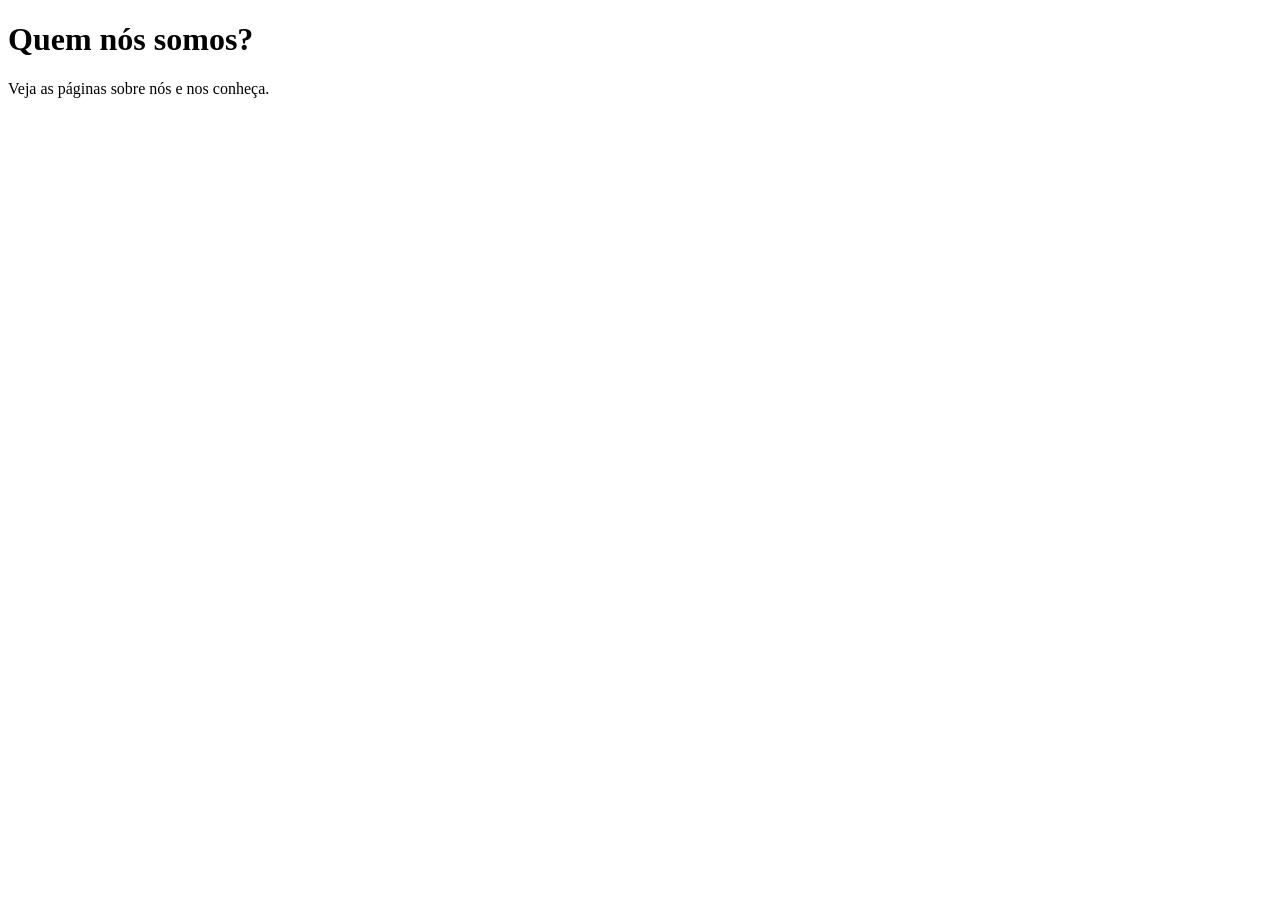
==== index.html @ 3acacece "feat: adiciona index.html e teste de fonte" ====
<!DOCTYPE html>
<html lang="pt-br">
<head>
    <meta charset="UTF-8">
    <meta name="viewport" content="width=device-width, initial-scale=1.0">
    <title>Início - Site Pessoal</title>
    <link rel="stylesheet" href="css/style.css">
</head>
<body>
    <main>
        <h1>Quem nós somos?</h1>
        <p>Veja as páginas sobre nós e nos conheça.</p>
    </main>  
</body>
</html>
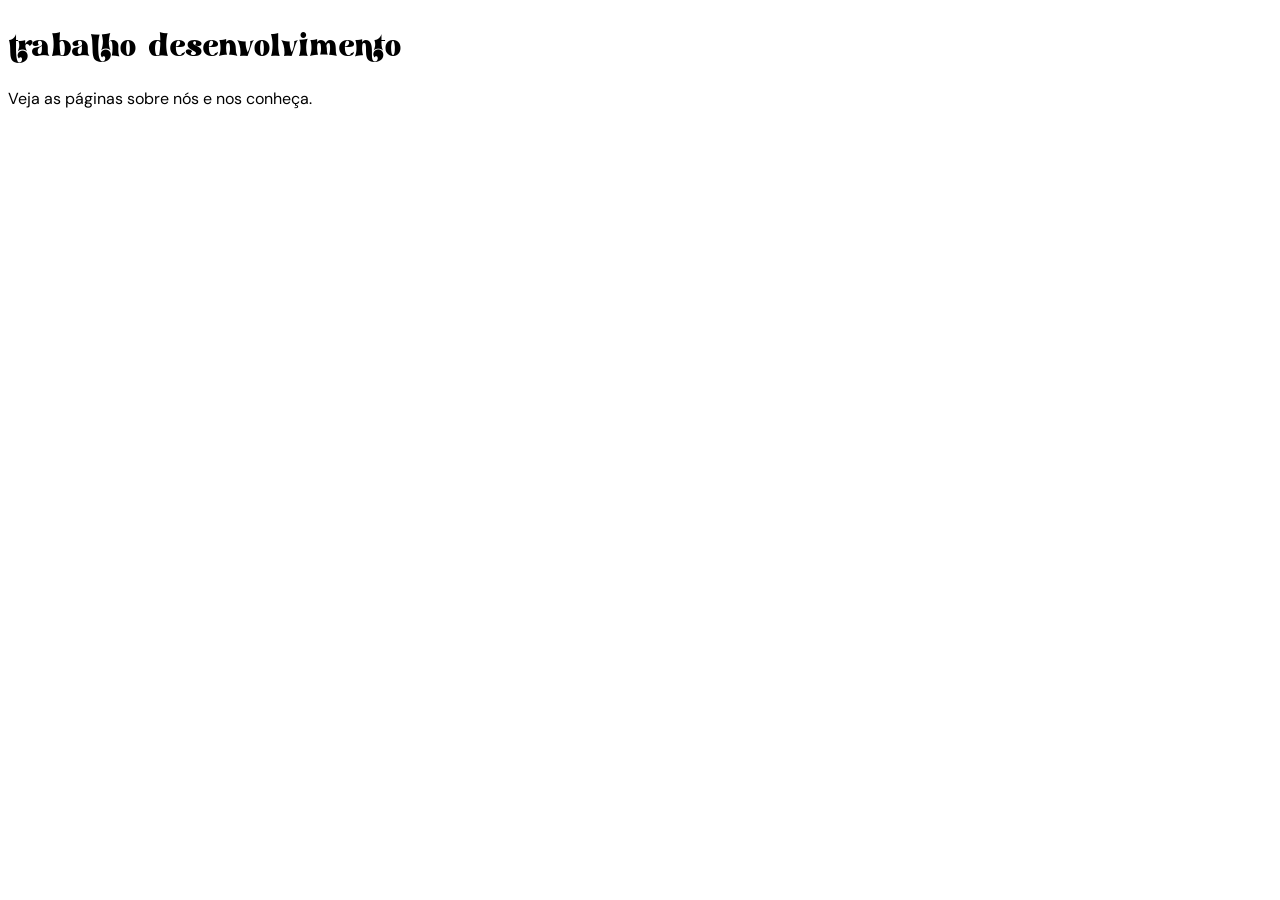
==== commit 80778875: "feat: adiciona base do css" ====
--- a/index.html
+++ b/index.html
@@ -8,7 +8,7 @@
 </head>
 <body>
     <main>
-        <h1>Quem nós somos?</h1>
+        <h1>trabalho desenvolvimento</h1>
         <p>Veja as páginas sobre nós e nos conheça.</p>
     </main>  
 </body>
--- a/css/style.css
+++ b/css/style.css
@@ -0,0 +1,31 @@
+@charset "UTF-8";
+
+@import url('https://fonts.googleapis.com/css2?family=DM+Sans:ital,opsz,wght@0,9..40,100..1000;1,9..40,100..1000&display=swap');
+
+@font-face {
+    font-family: 'tommy';
+    src: url("../fonts/tommy-font/tommy-font.ttf") format('truetype');
+    font-weight: 400;
+    font-style: normal;
+}
+
+@font-face {
+    font-family: 'tommy';
+    src: url("../fonts/tommy-font/tommy-font-bold.ttf") format('truetype');
+    font-weight: 700;
+    font-style: normal;
+}
+
+:root{
+    --fonte-1: 'tommy', serif;
+    --fonte-2: 'DM Sans', sans-serif;
+}
+
+body{
+    font-family: var(--fonte-2);
+}
+
+h1{
+    font-family: var(--fonte-1);
+    font-weight: 400;
+}
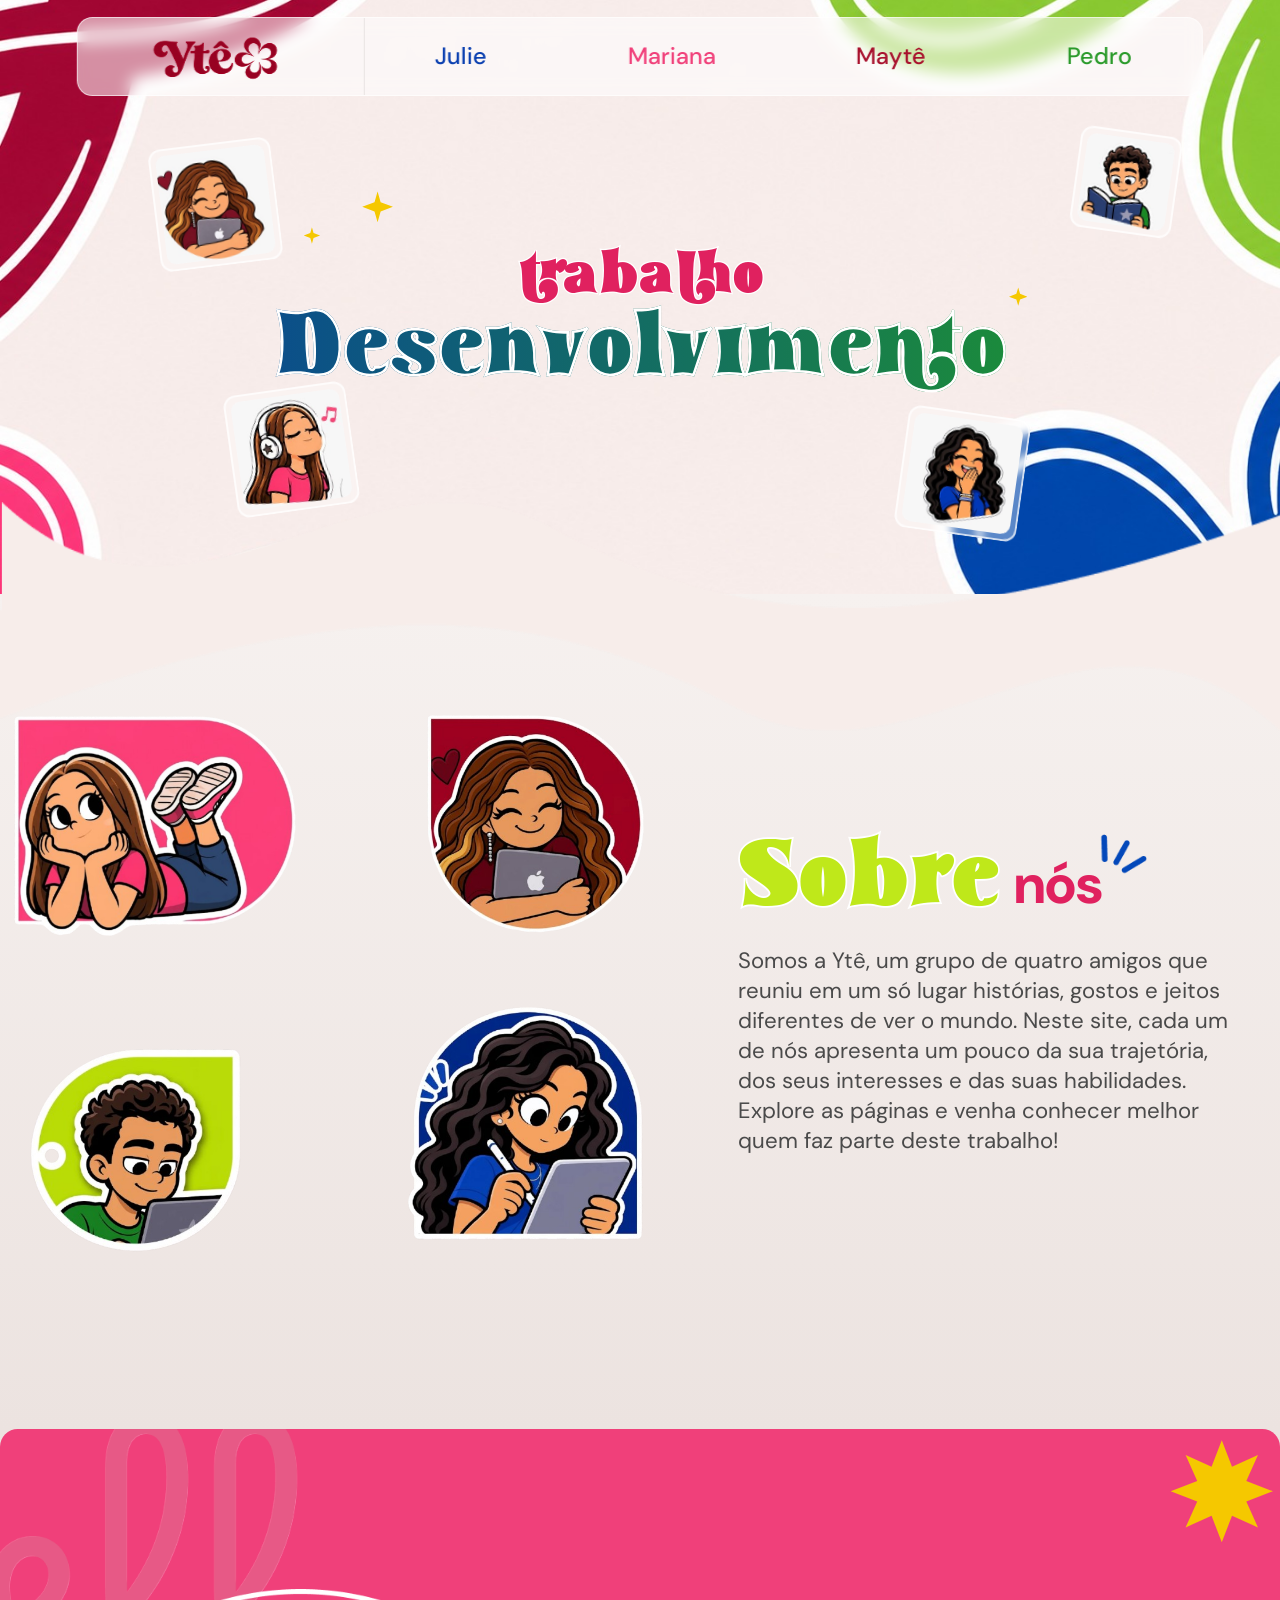
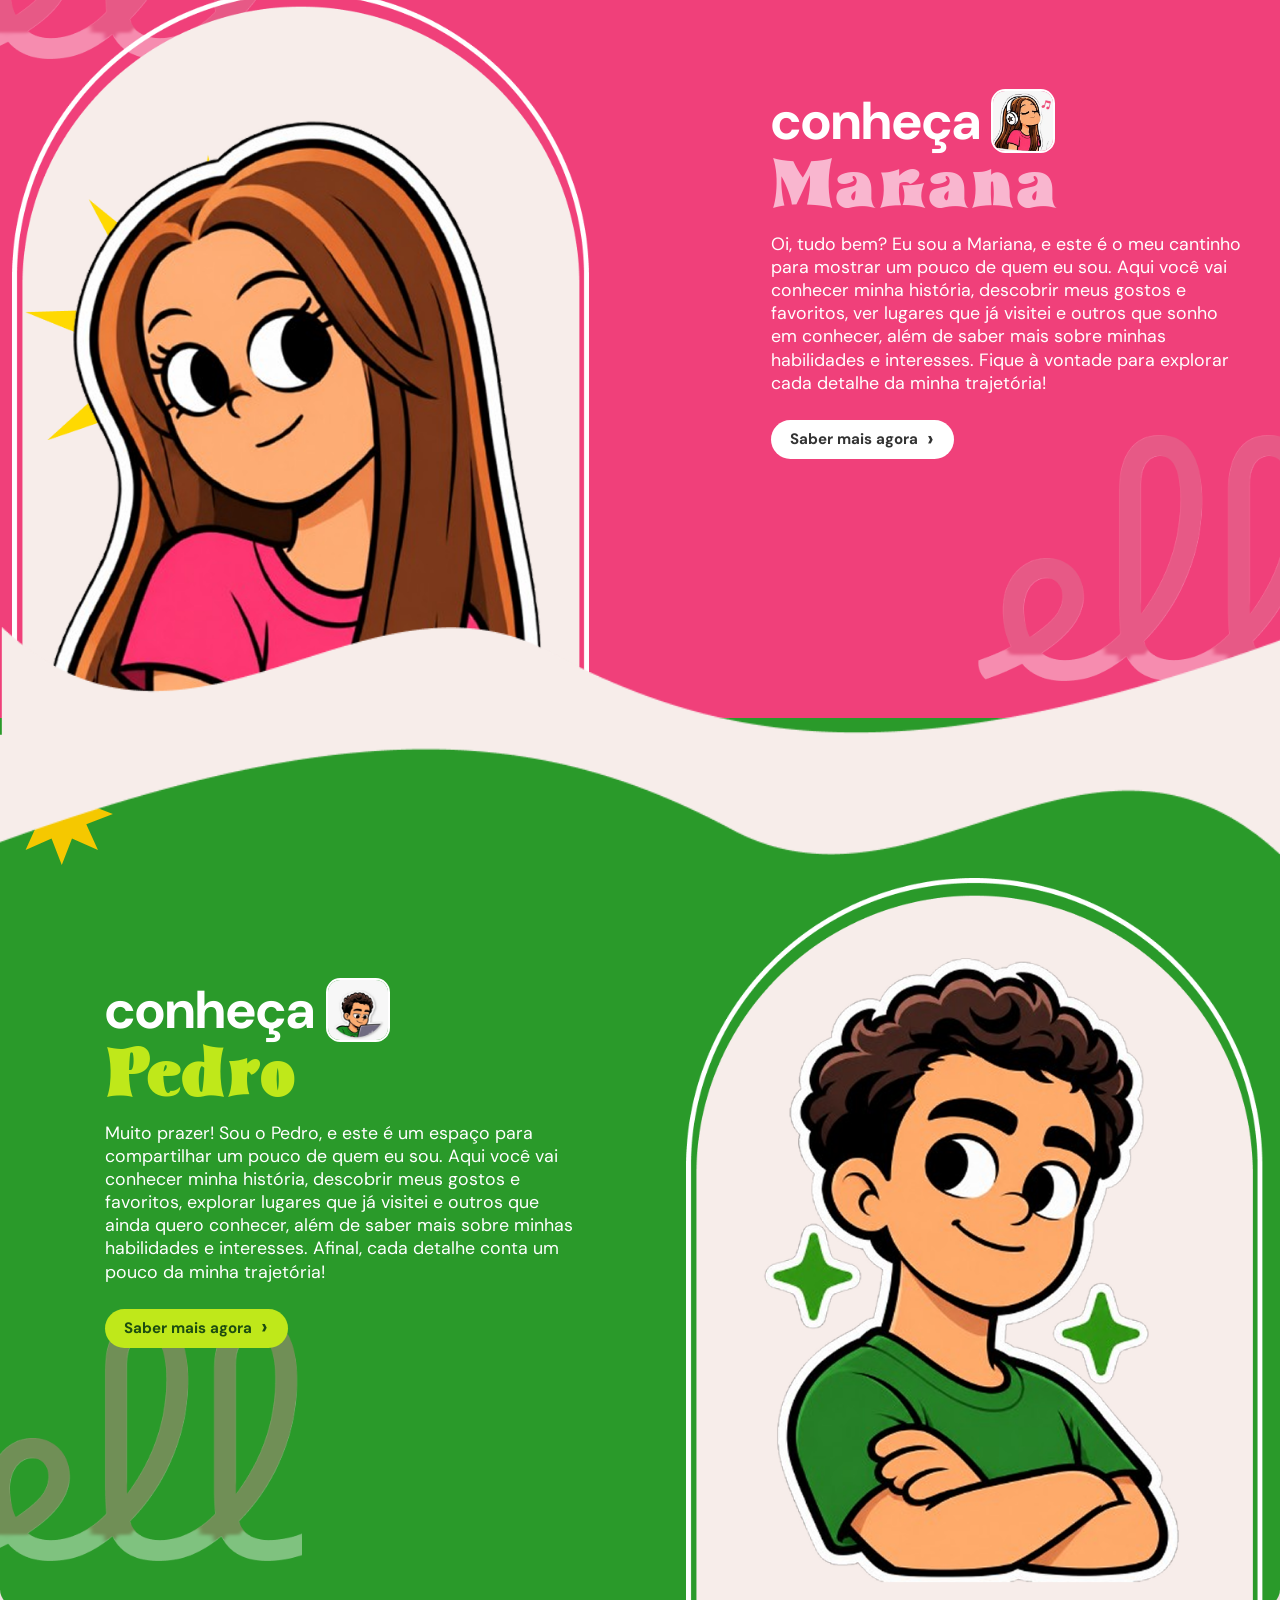
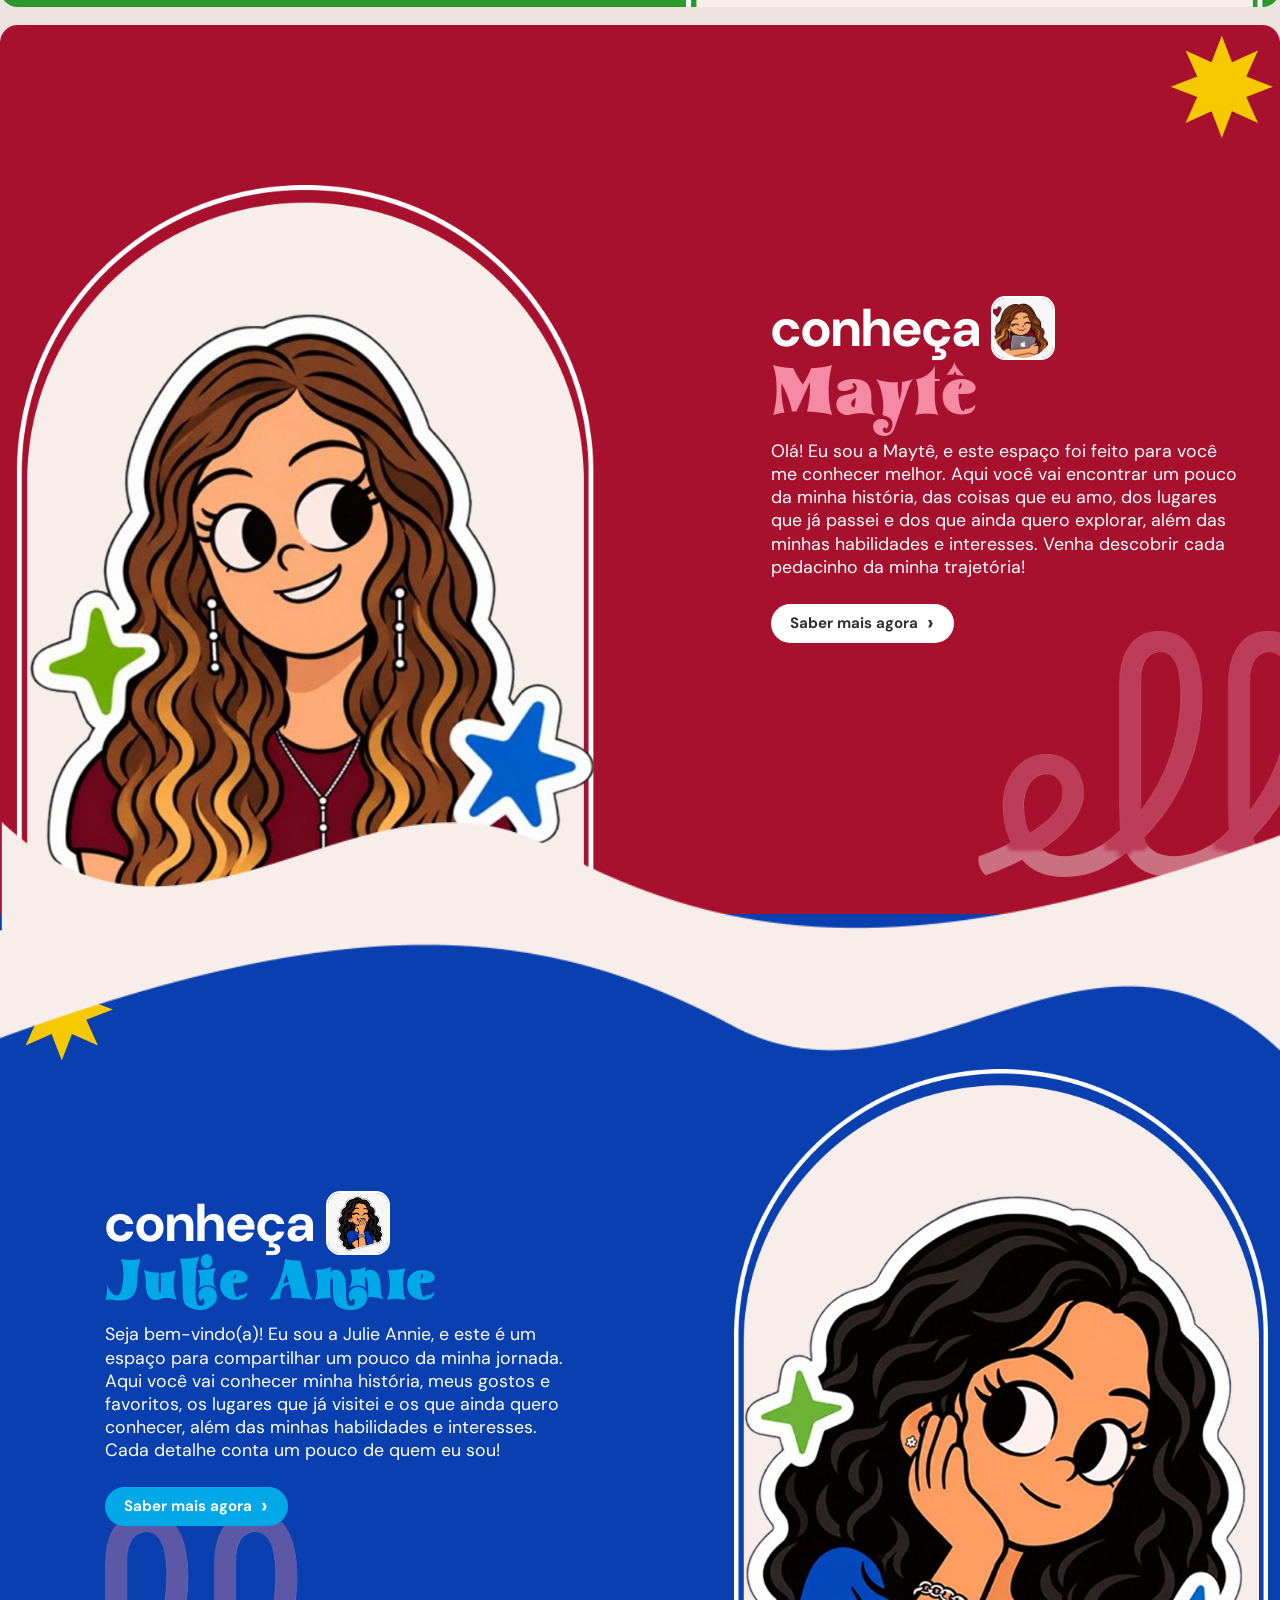
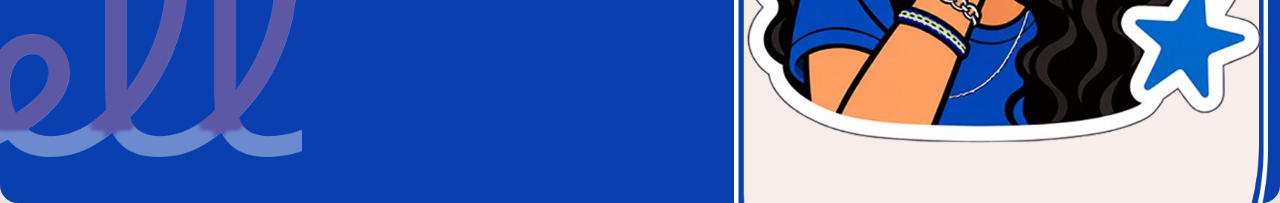
==== commit 3006eb93: "feat: adiciona o index" ====
--- a/index.html
+++ b/index.html
@@ -1,15 +1,114 @@
 <!DOCTYPE html>
-<html lang="pt-br">
+<html lang="pt-BR">
 <head>
     <meta charset="UTF-8">
     <meta name="viewport" content="width=device-width, initial-scale=1.0">
-    <title>Início - Site Pessoal</title>
+    <title>Ytê | Trabalho Desenvolvimento</title>
     <link rel="stylesheet" href="css/style.css">
 </head>
 <body>
-    <main>
-        <h1>trabalho desenvolvimento</h1>
-        <p>Veja as páginas sobre nós e nos conheça.</p>
-    </main>  
+
+<header class="header">
+    <a href="index.html" class="header__logo">
+        <img src="images-home/logo.png" alt="Ytê"> <!-- adicionar depois -->
+    </a>
+    <nav class="header__nav">
+        <a href="pages/pagina-julie.html" class="nav--julie">Julie</a>
+        <a href="pages/pagina-mariana.html" class="nav--mariana">Mariana</a>
+        <a href="pages/pagina-mayte.html" class="nav--mayte">Maytê</a>
+        <a href="pages/pagina-pedro.html" class="nav--pedro">Pedro</a>
+    </nav>
+</header>
+
+<main>
+
+    <!-- HERO -->
+    <section class="hero">
+        <div class="hero__card hero__card--mayte"><img src="images-home/mayte-abraçada-tablet.jpeg" alt="Maytê"></div>
+        <div class="hero__card hero__card--pedro"><img src="images-home/pedro-livro.jpeg" alt="Pedro"></div> <!-- adicionar depois -->
+        <div class="hero__card hero__card--mari"><img src="images-home/mari-fone.jpeg" alt="Mariana"></div>
+        <div class="hero__card hero__card--julie"><img src="images-home/julie-rindo.jpeg" alt="Julie"></div>
+
+        <div class="hero__titulo">
+            <span class="estrela estrela--1"></span>
+            <span class="estrela estrela--2"></span>
+            <span class="estrela estrela--3"></span>
+            <h1>
+                <span class="t-trabalho">trabalho</span>
+                <span class="t-desenvolvimento">Desenvolvimento</span>
+            </h1>
+        </div>
+    </section>
+
+    <div class="onda"></div>
+
+
+    <!-- SOBRE NÓS -->
+    <section class="sobre">
+        <div class="sobre__imagens">
+            <img class="sobre__img sobre__img--mari" src="images-home/mariana-sobre.png" alt="Mariana">
+            <img class="sobre__img sobre__img--mayte" src="images-home/mayte-sobre.png" alt="Maytê">
+            <img class="sobre__img sobre__img--pedro" src="images-home/pedro-sobre.png" alt="Pedro">
+            <img class="sobre__img sobre__img--julie" src="images-home/julie-sobre.png" alt="Julie">
+        </div>
+
+        <div class="sobre__texto">
+            <h2>
+                <span class="sobre__verde">Sobre</span>
+                <span class="sobre__nos">nós<img class="sobre__tira" src="images-home/tira-azul.png" alt=""></span>
+            </h2>
+            <p>Somos a Ytê, um grupo de quatro amigos que reuniu em um só lugar histórias, gostos e jeitos diferentes de ver o mundo. Neste site, cada um de nós apresenta um pouco da sua trajetória, dos seus interesses e das suas habilidades. Explore as páginas e venha conhecer melhor quem faz parte deste trabalho!</p>
+        </div>
+    </section>
+
+    <!-- MARIANA -->
+    <section class="perfil perfil--mariana">
+        <div class="perfil__moldura"><img src="images-home/mari-principal.png" alt="Mariana"></div>
+        <div class="perfil__texto">
+            <h3><span class="conheca">conheça</span><img class="mini" src="images-home/mari-fone.jpeg" alt=""><br><span class="nome">Mariana</span></h3>
+            <p>Oi, tudo bem? Eu sou a Mariana, e este é o meu cantinho para mostrar um pouco de quem eu sou. Aqui você vai conhecer minha história, descobrir meus gostos e favoritos, ver lugares que já visitei e outros que sonho em conhecer, além de saber mais sobre minhas habilidades e interesses. Fique à vontade para explorar cada detalhe da minha trajetória!</p>
+            <a href="pages/pagina-mariana.html" class="btn btn--branco">Saber mais agora <span>&rsaquo;</span></a>
+        </div>
+        <span class="perfil__estrela"></span>
+    </section>
+
+    <div class="onda"></div>
+
+    <!-- PEDRO -->
+    <section class="perfil perfil--pedro">
+        <div class="perfil__texto">
+            <h3><span class="conheca">conheça</span><img class="mini" src="images-home/pedro-notebook.jpeg" alt=""><br><span class="nome">Pedro</span></h3>
+            <p>Muito prazer! Sou o Pedro, e este é um espaço para compartilhar um pouco de quem eu sou. Aqui você vai conhecer minha história, descobrir meus gostos e favoritos, explorar lugares que já visitei e outros que ainda quero conhecer, além de saber mais sobre minhas habilidades e interesses. Afinal, cada detalhe conta um pouco da minha trajetória!</p>
+            <a href="pages/pagina-pedro.html" class="btn btn--lima">Saber mais agora <span>&rsaquo;</span></a>
+        </div>
+        <div class="perfil__moldura"><img src="images-home/pedro-principal.png" alt="Pedro"></div>
+        <span class="perfil__estrela"></span>
+    </section>
+
+    <!-- MAYTÊ -->
+    <section class="perfil perfil--mayte">
+        <div class="perfil__moldura"><img src="images-home/mayte-principal.png" alt="Maytê"></div>
+        <div class="perfil__texto">
+            <h3><span class="conheca">conheça</span><img class="mini" src="images-home/mayte-abraçada-tablet.jpeg" alt=""><br><span class="nome">Maytê</span></h3>
+            <p>Olá! Eu sou a Maytê, e este espaço foi feito para você me conhecer melhor. Aqui você vai encontrar um pouco da minha história, das coisas que eu amo, dos lugares que já passei e dos que ainda quero explorar, além das minhas habilidades e interesses. Venha descobrir cada pedacinho da minha trajetória!</p>
+            <a href="pages/pagina-mayte.html" class="btn btn--branco">Saber mais agora <span>&rsaquo;</span></a>
+        </div>
+        <span class="perfil__estrela"></span>
+    </section>
+
+    <div class="onda"></div>
+
+    <!-- JULIE -->
+    <section class="perfil perfil--julie">
+        <div class="perfil__texto">
+            <h3><span class="conheca">conheça</span><img class="mini" src="images-home/julie-rindo.jpeg" alt=""><br><span class="nome">Julie Annie</span></h3>
+            <p>Seja bem-vindo(a)! Eu sou a Julie Annie, e este é um espaço para compartilhar um pouco da minha jornada. Aqui você vai conhecer minha história, meus gostos e favoritos, os lugares que já visitei e os que ainda quero conhecer, além das minhas habilidades e interesses. Cada detalhe conta um pouco de quem eu sou!</p>
+            <a href="pages/pagina-julie.html" class="btn btn--ciano">Saber mais agora <span>&rsaquo;</span></a>
+        </div>
+        <div class="perfil__moldura"><img src="images-home/julie-principal.png" alt="Julie Annie"></div>
+        <span class="perfil__estrela"></span>
+    </section>
+
+</main>
 </body>
 </html>
--- a/css/style.css
+++ b/css/style.css
@@ -19,13 +19,411 @@
 :root{
     --fonte-1: 'tommy', serif;
     --fonte-2: 'DM Sans', sans-serif;
-}
-
+
+    /* unidade base: 0.8% da largura da tela, no máximo 12px */
+    --u: min(0.8vw, 12px);
+
+    /* unidade dos perfis: 1px do Figma (1440px de largura) */
+    --W: min(100vw, 1440px);
+    --p: calc(var(--W) / 1440);
+
+    --rosa: #f0407a;
+    --rosa-escuro: #e0215f;
+    --verde: #2a9a2a;
+    --lima: #bfe81a;
+    --vermelho: #a8112d;
+    --azul: #0a3fb0;
+    --ciano: #00a8e8;
+    --creme: #ece3e0;
+    --amarelo: #f5c800;
+}
+
+*{ margin: 0; padding: 0; box-sizing: border-box; }
+html{ scroll-behavior: smooth; }
 body{
     font-family: var(--fonte-2);
-}
-
-h1{
+    background: var(--creme);
+    color: #fff;
+    overflow-x: hidden;
+}
+main{ overflow: hidden; }
+h1{ font-family: var(--fonte-1); font-weight: 400; }
+h2, h3{ font-weight: 400; }
+img{ display: block; max-width: 100%; }
+a{ text-decoration: none; }
+
+/* ===== ESTRELAS ===== */
+.estrela{
+    position: absolute;
+    width: calc(var(--u) * 3);
+    height: calc(var(--u) * 3);
+    background: var(--amarelo);
+    clip-path: polygon(50% 0, 60% 35%, 100% 50%, 60% 65%, 50% 100%, 40% 65%, 0 50%, 40% 35%);
+}
+.perfil__estrela{
+    position: absolute;
+    z-index: 2;
+    top: calc(var(--p) * 12);
+    right: calc(var(--p) * 8);
+    width: calc(var(--p) * 115);
+    height: calc(var(--p) * 115);
+    background: var(--amarelo);
+    clip-path: polygon(100% 50%, 74% 60%, 85.4% 85.4%, 60% 74%, 50% 100%, 40% 74%, 14.6% 85.4%, 26% 60%, 0 50%, 26% 40%, 14.6% 14.6%, 40% 26%, 50% 0, 60% 26%, 85.4% 14.6%, 74% 40%);
+}
+
+/* ===== HEADER ===== */
+.header{
+    --h: min(88vw, 1200px);
+    position: fixed;
+    top: calc(var(--h) * .015);
+    left: 50%;
+    transform: translateX(-50%);
+    width: var(--h);
+    height: calc(var(--h) * .07);
+    z-index: 100;
+    display: flex;
+    align-items: stretch;
+    background: rgba(255, 255, 255, .55);
+    border: 1px solid rgba(255, 255, 255, .6);
+    backdrop-filter: blur(8px);
+    border-radius: calc(var(--h) * .014);
+}
+
+/* logo centralizada na área da esquerda, com a linha divisória */
+.header__logo{
+    flex: 0 0 25.5%;
+    display: flex;
+    align-items: center;
+    justify-content: center;
+    background: none;
+    padding: 0;
+    border-right: 1px solid rgba(0, 0, 0, .08);
+}
+.header__logo img{
+    width: calc(var(--h) * .13);
+    height: auto;
+}
+
+/* links espalhados igualmente */
+.header__nav{
+    flex: 1;
+    display: flex;
+    align-items: center;
+    justify-content: space-around;
+    gap: 0;
+    font-size: calc(var(--h) * .021);
+    font-weight: 500;
+}
+.header__nav a{
+    padding: .25em .6em;
+    border-radius: .35em;
+    transition: background .2s, color .2s;
+}
+.header__nav a:hover{ color: #fff; }
+.nav--julie{ color: var(--azul); }
+.nav--mariana{ color: var(--rosa); }
+.nav--mayte{ color: var(--vermelho); }
+.nav--pedro{ color: var(--verde); }
+.nav--julie:hover{ background: var(--azul); }
+.nav--mariana:hover{ background: var(--rosa); }
+.nav--mayte:hover{ background: var(--vermelho); }
+.nav--pedro:hover{ background: var(--verde); }
+
+/* ===== HERO ===== */
+.hero{
+    position: relative;
+    min-height: calc(var(--u) * 58);
+    display: flex;
+    align-items: center;
+    justify-content: center;
+    overflow: hidden;
+    background: var(--creme) url("../images-home/fundo-primeira-pagina.jpeg") center / cover no-repeat;
+}
+.hero__titulo{ position: relative; z-index: 2; text-align: center; padding-top: calc(var(--u) * 4); }
+.hero h1{ display: flex; flex-direction: column; line-height: 1; }
+.t-trabalho{
+    font-size: calc(var(--u) * 6);
+    font-weight: 700;
+    color: var(--rosa-escuro);
+    -webkit-text-stroke: calc(var(--u) * .25) #fff;
+    paint-order: stroke fill;
+    margin-bottom: calc(var(--u) * -.4);
+}
+.t-desenvolvimento{
+    font-size: calc(var(--u) * 9);
+    font-weight: 700;
+    background: linear-gradient(90deg, #0b4f8a, #1b8a3c);
+    -webkit-background-clip: text;
+    background-clip: text;
+    color: transparent;
+    -webkit-text-stroke: calc(var(--u) * .25) #fff;
+    paint-order: stroke fill;
+}
+.estrela--1{ top: calc(var(--u) * -1); left: 12%; }
+.estrela--2{ top: calc(var(--u) * 2.5); left: 4%; width: calc(var(--u) * 1.6); height: calc(var(--u) * 1.6); }
+.estrela--3{ top: 45%; right: -3%; width: calc(var(--u) * 1.8); height: calc(var(--u) * 1.8); }
+
+.hero__card{
+    position: absolute;
+    z-index: 3;
+    width: calc(var(--u) * 12);
+    height: calc(var(--u) * 12);
+    padding: calc(var(--u) * .5);
+    background: rgba(255, 255, 255, .35);
+    border: 2px solid rgba(255, 255, 255, .7);
+    border-radius: calc(var(--u) * 1.2);
+    backdrop-filter: blur(4px);
+}
+.hero__card img{ width: 100%; height: 100%; object-fit: cover; border-radius: calc(var(--u) * .9); }
+.hero__card--mayte{ top: 24%; left: 12%; transform: rotate(-7deg); }
+.hero__card--pedro{ top: 22%; right: 8%; transform: rotate(8deg); width: calc(var(--u) * 10); height: calc(var(--u) * 10); }
+.hero__card--mari{ bottom: 14%; left: 18%; transform: rotate(-8deg); }
+.hero__card--julie{ bottom: 10%; right: 20%; transform: rotate(8deg); }
+
+/* ===== SOBRE NÓS ===== */
+.sobre{
+    --lado: max(0px, calc((100% - var(--W)) / 2));
+    position: relative;
+    height: calc(var(--p) * 940);
+    overflow: hidden;
+    background: linear-gradient(180deg, #f6f1ef, var(--creme));
+}
+
+/* as imagens já vêm com a forma colorida, então são só posicionadas */
+.sobre__imagens{ position: absolute; inset: 0; }
+.sobre__img{ position: absolute; height: auto; max-width: none; }
+.sobre__img--mari{  left: var(--lado);                         top: calc(var(--p) * 129); width: calc(var(--p) * 350); }
+.sobre__img--mayte{ left: calc(var(--lado) + var(--p) * 405);  top: calc(var(--p) * 129); width: calc(var(--p) * 380); }
+.sobre__img--pedro{ left: calc(var(--lado) + var(--p) * -39);  top: calc(var(--p) * 482); width: calc(var(--p) * 400); }
+.sobre__img--julie{ left: calc(var(--lado) + var(--p) * 396);  top: calc(var(--p) * 457); width: calc(var(--p) * 400); }
+
+.sobre__texto{
+    position: absolute;
+    top: 50%;
+    left: calc(var(--lado) + var(--p) * 830);
+    transform: translateY(-50%);
+    width: calc(var(--p) * 560);
+    color: #4a4a4a;
+}
+.sobre h2{ display: flex; align-items: flex-end; line-height: 1; margin-bottom: calc(var(--p) * 26); }
+.sobre__verde{
     font-family: var(--fonte-1);
-    font-weight: 400;
+    font-weight: 700;
+    font-size: calc(var(--p) * 108);
+    color: var(--lima);
+    -webkit-text-stroke: calc(var(--p) * 4) #fff;
+    paint-order: stroke fill;
+}
+.sobre__nos{
+    position: relative;
+    margin: 0 0 calc(var(--p) * 12) calc(var(--p) * 18);
+    font-family: var(--fonte-2);
+    font-weight: 800;
+    font-size: calc(var(--p) * 62);
+    color: var(--rosa-escuro);
+}
+.sobre__tira{
+    position: absolute;
+    top: calc(var(--p) * -34);
+    right: calc(var(--p) * -50);
+    width: calc(var(--p) * 56);
+    height: auto;
+}
+.sobre p{
+    font-size: calc(var(--p) * 25);
+    line-height: 1.35;
+    margin-bottom: calc(var(--p) * 46);
+}
+.sobre .btn--sobre{
+    background: linear-gradient(90deg, #e0215f, #c4155a);
+    color: #fff;
+    font-size: calc(var(--p) * 24);
+    padding: calc(var(--p) * 16) calc(var(--p) * 34);
+    gap: calc(var(--p) * 16);
+}
+.sobre .btn--sobre span{ font-size: calc(var(--p) * 32); }
+
+/* ===== BOTÕES ===== */
+.btn{
+    display: inline-flex;
+    align-items: center;
+    gap: calc(var(--u) * .8);
+    padding: calc(var(--u) * .7) calc(var(--u) * 1.6);
+    border-radius: 999px;
+    font-family: var(--fonte-2);
+    font-size: calc(var(--u) * 1.1);
+    font-weight: 700;
+    transition: transform .2s, filter .2s;
+}
+.btn:hover{ transform: scale(1.05); filter: brightness(1.05); }
+.btn span{ font-size: calc(var(--u) * 1.5); line-height: 1; }
+.btn--rosa{ background: var(--rosa-escuro); color: #fff; }
+.btn--branco{ background: #fff; color: #333; }
+.btn--lima{ background: var(--lima); color: #1d4d10; }
+.btn--ciano{ background: var(--ciano); color: #fff; }
+
+/* ===== PERFIS ===== */
+.perfil{
+    --lado: max(0px, calc((100% - var(--W)) / 2));
+    position: relative;
+    display: flex;
+    align-items: flex-end;
+    justify-content: space-between;
+    height: calc(var(--p) * 1000);
+    padding-left: calc(var(--lado) + var(--p) * 14);
+    padding-right: calc(var(--lado) + var(--p) * 37);
+    overflow: hidden;
+}
+.perfil--pedro, .perfil--julie{
+    padding-left: calc(var(--lado) + var(--p) * 118);
+    padding-right: calc(var(--lado) + var(--p) * 14);
+}
+
+.perfil--mariana{ background: var(--rosa);     --cor-nome: #f9b6cf; border-radius: calc(var(--p) * 20) calc(var(--p) * 20) 0 0; }
+.perfil--pedro{   background: var(--verde);    --cor-nome: var(--lima); border-radius: 0 0 calc(var(--p) * 20) calc(var(--p) * 20); margin-bottom: calc(var(--p) * 20); }
+.perfil--mayte{   background: var(--vermelho); --cor-nome: #f58aa4; border-radius: calc(var(--p) * 20) calc(var(--p) * 20) 0 0; }
+.perfil--julie{   background: var(--azul);     --cor-nome: var(--ciano); border-radius: 0 0 calc(var(--p) * 20) calc(var(--p) * 20); }
+
+/* linhas decorativas nas pontas */
+.perfil::before, .perfil::after{
+    content: "";
+    display: none;
+    position: absolute;
+    z-index: 1;
+    width: calc(var(--p) * 380);
+    height: calc(var(--p) * 380);
+    background: url("../images-home/linhas.png") no-repeat center / contain;
+    opacity: .4;
+    pointer-events: none;
+}
+.perfil--mariana::before{ display: block; top: calc(var(--p) * -70); left: calc(var(--p) * -40); }
+.perfil--mariana::after, .perfil--mayte::after{ display: block; right: calc(var(--p) * -40); bottom: calc(var(--p) * -10); }
+.perfil--pedro::after, .perfil--julie::after{ display: block; left: calc(var(--p) * -40); bottom: 0; }
+
+.perfil--pedro .perfil__estrela, .perfil--julie .perfil__estrela{
+    right: auto;
+    left: calc(var(--p) * 12);
+    top: calc(var(--p) * 50);
+}
+
+/* imagem do personagem: o arco já vem nela.
+   A parte de baixo (arredondada) é empurrada para fora da seção. */
+.perfil__moldura{
+    position: relative;
+    z-index: 2;
+    flex: 0 0 auto;
+    align-self: flex-end;
+    height: calc(var(--p) * 1150);
+    margin-bottom: calc(var(--p) * -330);
+    line-height: 0;
+}
+.perfil__moldura img{
+    height: 100%;
+    width: auto;
+    max-width: none;
+}
+
+.perfil--julie .perfil__moldura{
+    width: calc(var(--p) * 600);
+    height: auto;
+    margin-bottom: 0;
+}
+.perfil--julie .perfil__moldura img{
+    width: 100%;
+    height: auto;
+}
+
+/* texto */
+.perfil__texto{
+    position: relative;
+    z-index: 2;
+    align-self: center;
+    width: calc(var(--p) * 536);
+}
+.perfil h3{ line-height: .9; margin-bottom: calc(var(--p) * 18); }
+.conheca{
+    font-family: var(--fonte-2);
+    font-weight: 700;
+    font-size: calc(var(--p) * 60);
+    color: #fff;
+    vertical-align: middle;
+}
+.mini{
+    display: inline-block;
+    width: calc(var(--p) * 72);
+    height: calc(var(--p) * 72);
+    object-fit: cover;
+    border: calc(var(--p) * 3) solid #fff;
+    border-radius: calc(var(--p) * 16);
+    vertical-align: middle;
+    margin-left: calc(var(--p) * 12);
+}
+.nome{
+    font-family: var(--fonte-1);
+    font-weight: 700;
+    font-size: calc(var(--p) * 80);
+    color: var(--cor-nome);
+    white-space: nowrap;
+}
+.perfil--julie .nome{ font-size: calc(var(--p) * 66); }
+.perfil p{
+    font-size: calc(var(--p) * 20);
+    line-height: 1.3;
+    margin-bottom: calc(var(--p) * 28);
+}
+.perfil .btn{
+    font-size: calc(var(--p) * 17);
+    padding: calc(var(--p) * 10) calc(var(--p) * 22);
+    gap: calc(var(--p) * 10);
+}
+.perfil .btn span{ font-size: calc(var(--p) * 24); }
+
+/* ===== ONDULAÇÃO (só entre Mariana/Pedro e Maytê/Julie) ===== */
+.onda{
+    position: relative;
+    z-index: 5;
+    height: calc(var(--p) * 257);
+    margin: calc(var(--p) * -103) 0 calc(var(--p) * -154);
+    background: url("../images-home/ondulacao.png") center / 100% 100% no-repeat;
+    pointer-events: none;
+}
+
+/* ===== RESPONSIVO ===== */
+@media (max-width: 900px){
+    :root{ --u: 2.4vw; }
+    .header{ --h: 94vw; height: 14vw; }
+    .header__logo{ flex-basis: 24%; }
+    .header__nav{ font-size: 3.2vw; }
+    .hero__card{ width: calc(var(--u) * 10); height: calc(var(--u) * 10); }
+    .hero__card--pedro{ width: calc(var(--u) * 8); height: calc(var(--u) * 8); }
+    .t-trabalho{ font-size: 9vw; }
+    .t-desenvolvimento{ font-size: 12vw; }
+    .sobre{ height: auto; padding: 14vw 7vw; text-align: center; }
+    .sobre__imagens{ position: static; display: grid; grid-template-columns: 1fr 1fr; gap: 4vw; margin-bottom: 8vw; }
+    .sobre__img{ position: static; width: 100%; }
+    .sobre__texto{ position: static; transform: none; width: 100%; }
+    .sobre h2{ justify-content: center; }
+    .sobre__verde{ font-size: 18vw; }
+    .sobre__nos{ font-size: 10vw; }
+    .sobre__tira{ width: 9vw; top: -5vw; right: -8vw; }
+    .sobre p{ font-size: 4vw; }
+    .sobre .btn--sobre{ font-size: 3.8vw; padding: 3vw 7vw; }
+    .perfil, .perfil--pedro, .perfil--julie{
+        flex-direction: column;
+        align-items: stretch;
+        height: auto;
+        padding: 16vw 7vw 0;
+        gap: 6vw;
+    }
+    .perfil__texto{ order: 1; width: 100%; align-self: auto; }
+    .perfil__moldura{ order: 2; align-self: center; height: 125vw; margin-bottom: -33vw; }
+    .perfil--julie .perfil__moldura{ width: 86vw; height: auto; margin-bottom: 0; }
+    .conheca{ font-size: 9vw; }
+    .mini{ width: 11vw; height: 11vw; border-radius: 2.5vw; }
+    .nome{ font-size: 14vw; }
+    .perfil--julie .nome{ font-size: 11vw; }
+    .perfil p{ font-size: 3.8vw; margin-bottom: 5vw; }
+    .perfil .btn{ font-size: 3.4vw; padding: 2vw 5vw; }
+    .perfil__estrela{ width: 14vw; height: 14vw; }
+    .onda{ height: 40vw; margin: -16vw 0 -24vw; }
 }
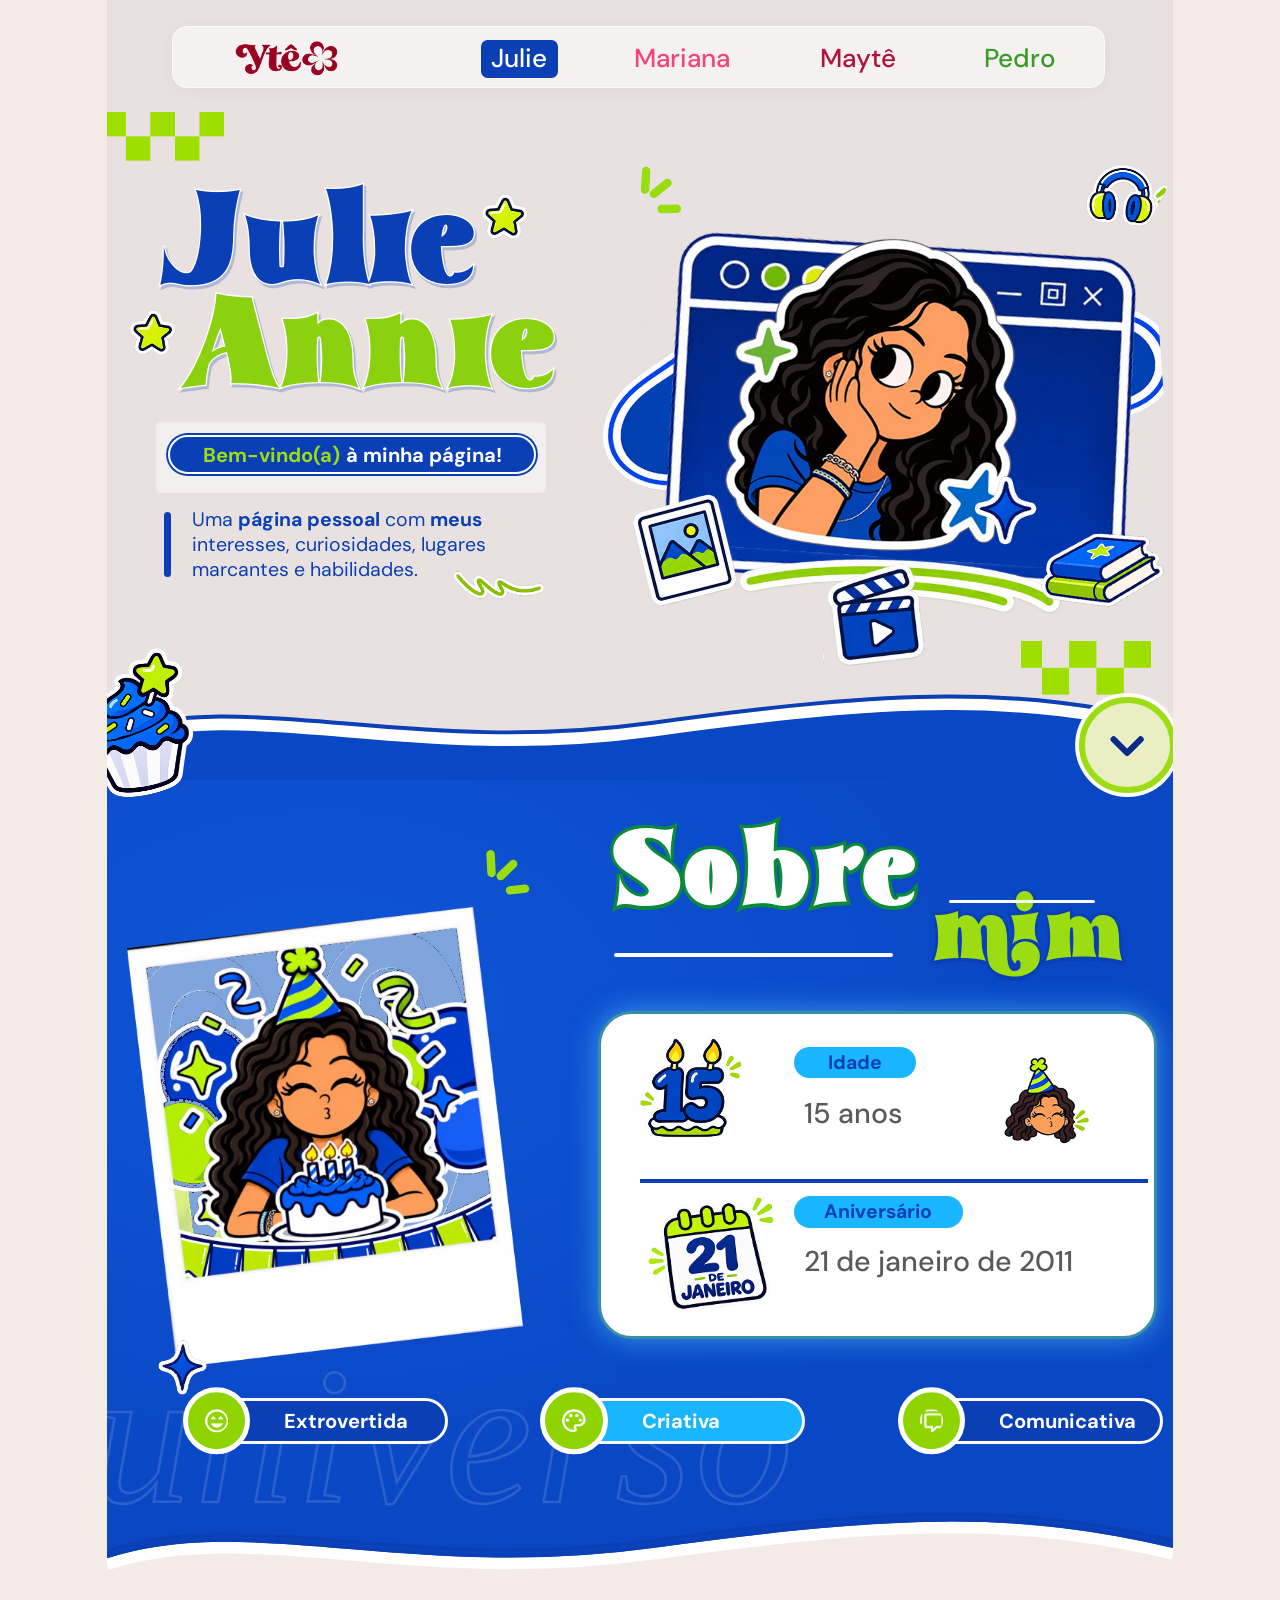
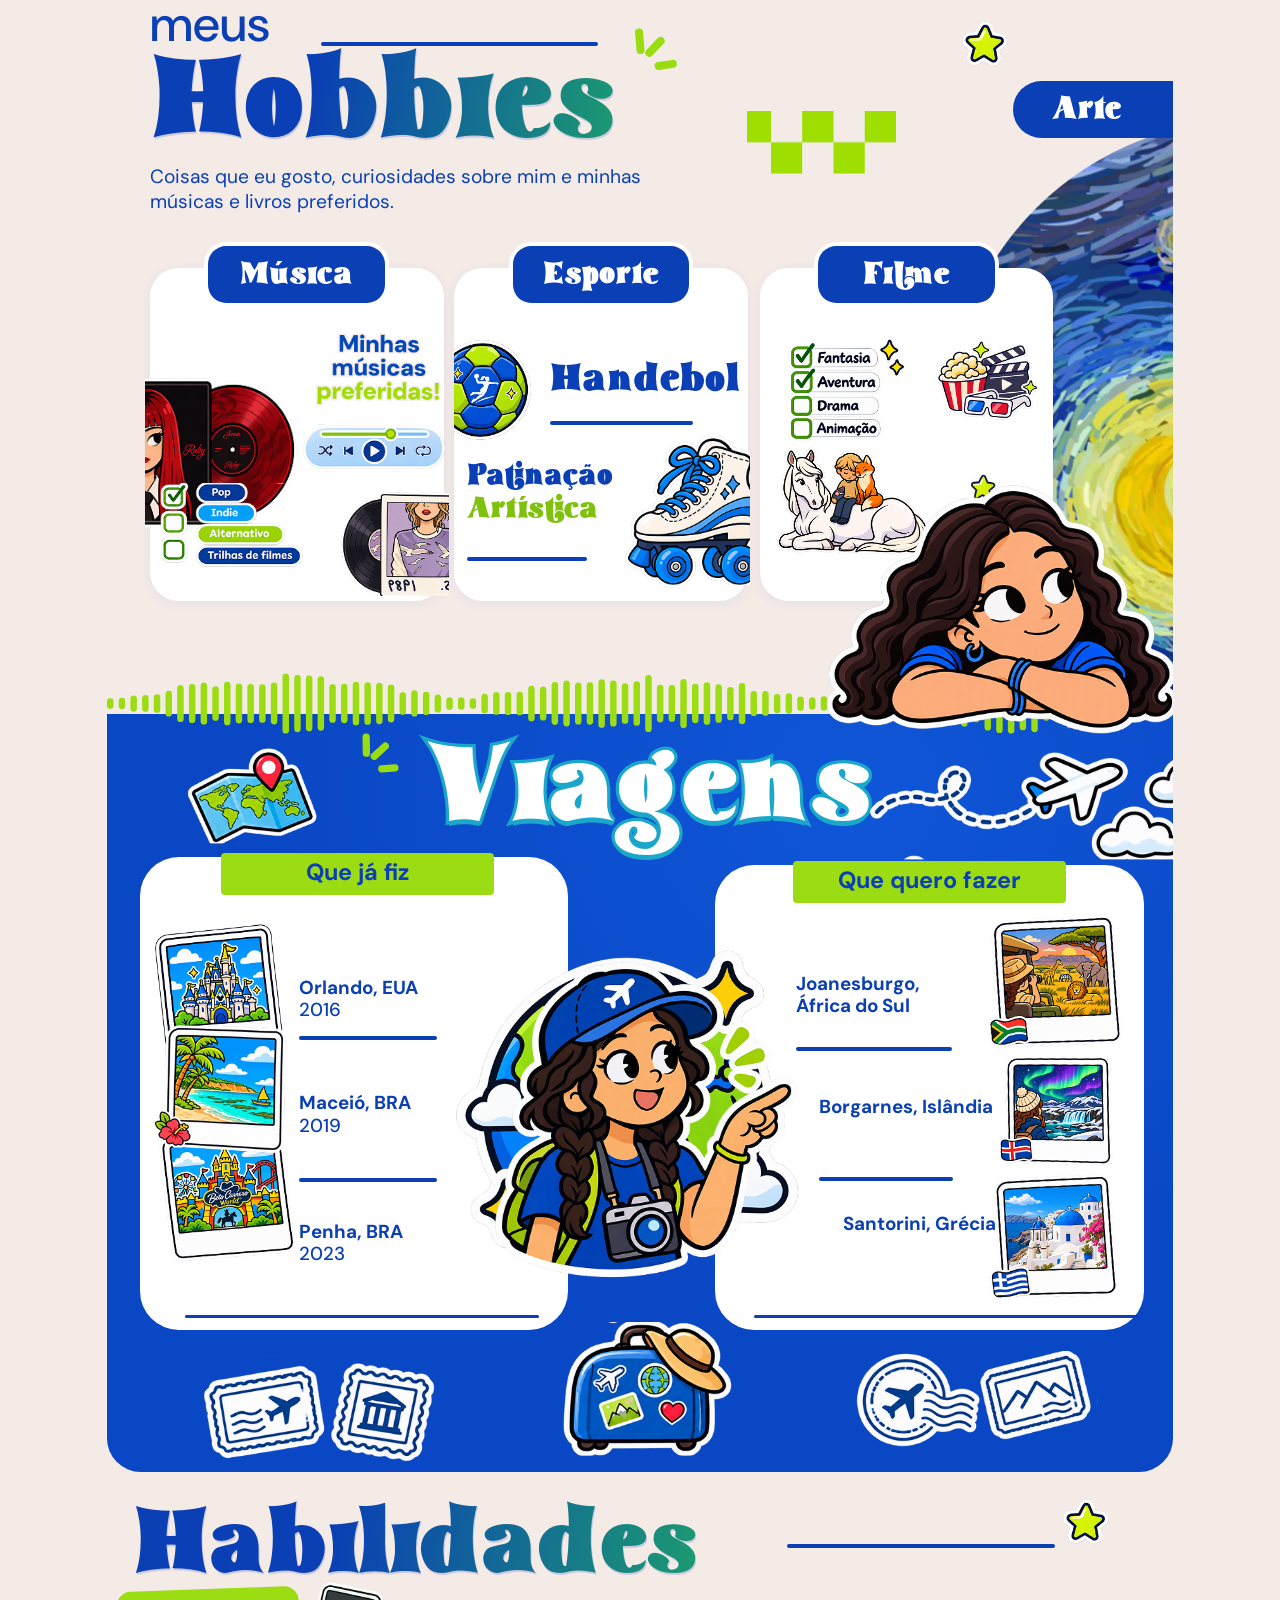
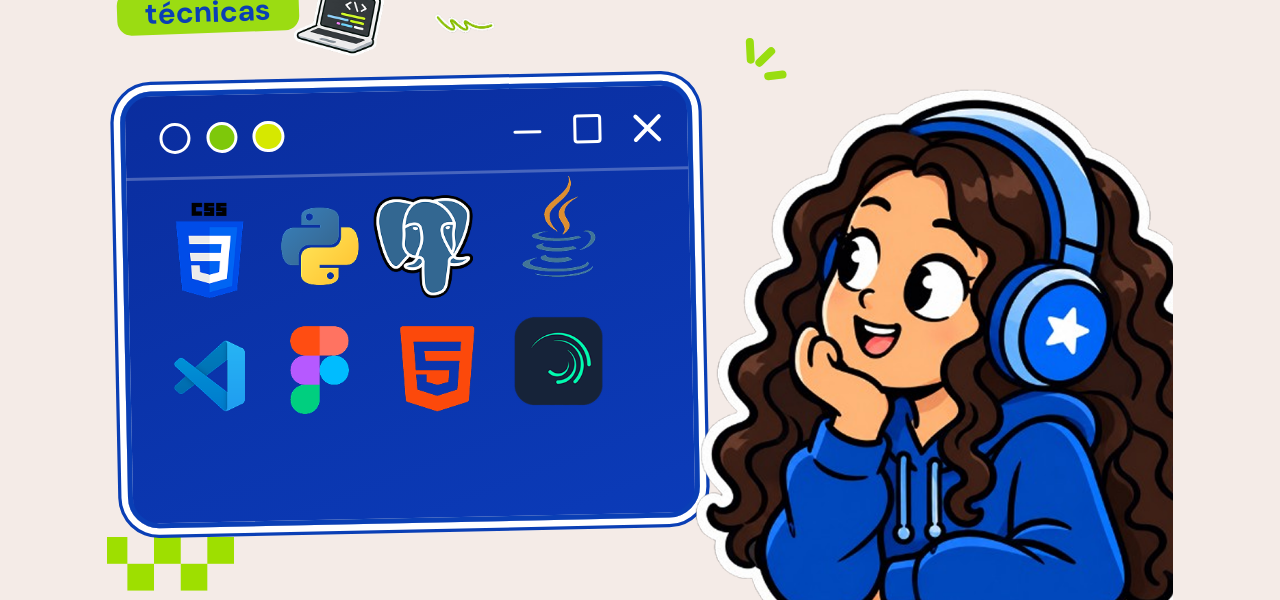
==== commit 2d2a7eff: "feat: adiciona página pessoal Julie" ====
--- a/index.html
+++ b/index.html
@@ -1,114 +1,425 @@
 <!DOCTYPE html>
 <html lang="pt-BR">
+
 <head>
-    <meta charset="UTF-8">
-    <meta name="viewport" content="width=device-width, initial-scale=1.0">
-    <title>Ytê | Trabalho Desenvolvimento</title>
-    <link rel="stylesheet" href="css/style.css">
+  <meta charset="UTF-8">
+  <meta name="viewport" content="width=device-width, initial-scale=1">
+
+  <title>Julie Annie | Ytê</title>
+
+  <!-- FAVICON -->
+  <link rel="icon" type="image/png" href="assets/girl-hero.png">
+
+  <!-- FONTES -->
+  <link rel="preconnect" href="https://fonts.googleapis.com">
+  <link rel="preconnect" href="https://fonts.gstatic.com" crossorigin>
+  <link href="https://fonts.googleapis.com/css2?family=DM+Sans:wght@400;500;700&display=swap" rel="stylesheet">
+
+  <!-- CSS -->
+  <link rel="stylesheet" href="style.css">
 </head>
+
 <body>
 
-<header class="header">
-    <a href="index.html" class="header__logo">
-        <img src="images-home/logo.png" alt="Ytê"> <!-- adicionar depois -->
-    </a>
-    <nav class="header__nav">
-        <a href="pages/pagina-julie.html" class="nav--julie">Julie</a>
-        <a href="pages/pagina-mariana.html" class="nav--mariana">Mariana</a>
-        <a href="pages/pagina-mayte.html" class="nav--mayte">Maytê</a>
-        <a href="pages/pagina-pedro.html" class="nav--pedro">Pedro</a>
-    </nav>
-</header>
-
-<main>
-
-    <!-- HERO -->
-    <section class="hero">
-        <div class="hero__card hero__card--mayte"><img src="images-home/mayte-abraçada-tablet.jpeg" alt="Maytê"></div>
-        <div class="hero__card hero__card--pedro"><img src="images-home/pedro-livro.jpeg" alt="Pedro"></div> <!-- adicionar depois -->
-        <div class="hero__card hero__card--mari"><img src="images-home/mari-fone.jpeg" alt="Mariana"></div>
-        <div class="hero__card hero__card--julie"><img src="images-home/julie-rindo.jpeg" alt="Julie"></div>
-
-        <div class="hero__titulo">
-            <span class="estrela estrela--1"></span>
-            <span class="estrela estrela--2"></span>
-            <span class="estrela estrela--3"></span>
-            <h1>
-                <span class="t-trabalho">trabalho</span>
-                <span class="t-desenvolvimento">Desenvolvimento</span>
-            </h1>
+  <div class="page">
+
+    <!-- CABEÇALHO / NAVEGAÇÃO -->
+    <header class="topbar">
+      <nav class="nav" aria-label="Integrantes">
+
+        <a class="nav__logo" href="#julie">
+          <img src="assets/logo.png" alt="Ytê">
+        </a>
+
+        <ul class="nav__list">
+          <li><a class="nav__link nav__link--julie is-active" href="#julie" aria-current="page">Julie</a></li>
+          <li><a class="nav__link nav__link--mariana" href="#mariana">Mariana</a></li>
+          <li><a class="nav__link nav__link--mayte" href="#mayte">Maytê</a></li>
+          <li><a class="nav__link nav__link--pedro" href="#pedro">Pedro</a></li>
+        </ul>
+
+      </nav>
+    </header>
+
+
+    <main id="julie">
+
+      <!-- 1. HERO -->
+      <section class="hero" aria-labelledby="hero-title">
+
+        <img class="checker" src="assets/checker.png" alt="">
+        <img class="checker2" src="assets/checker.png" alt="">
+
+        <i class="burst burst-pos"></i>
+
+        <img class="star" src="assets/star.png" alt="">
+        <img class="star2" src="assets/star.png" alt="">
+
+        <h1 id="hero-title" class="hero__title">
+          <span class="hero__first">Julie</span>
+          <span class="hero__last">Annie</span>
+        </h1>
+
+        <div class="hero__welcome-bg hero-welcome-bg"></div>
+
+        <p class="hero__welcome">
+          Bem-vindo(a) <span>à minha página!</span>
+        </p>
+
+        <div class="hero__bar hero-bar"></div>
+
+        <p class="hero__desc">
+          Uma <b>página pessoal</b> com <b>meus</b> interesses,
+          curiosidades, lugares marcantes e habilidades.
+        </p>
+
+        <img class="squiggle" src="assets/squiggle.png" alt="">
+
+        <!-- ELEMENTOS DECORATIVOS -->
+        <img class="blob" src="assets/blob.png" alt="">
+        <img class="star-big" src="assets/star-big.png" alt="">
+        <img class="window" src="assets/window.png" alt="">
+
+        <i class="spark spark-pos"></i>
+
+        <!-- NOVA PERSONAGEM -->
+        <img class="girl-hero" src="assets/girl-hero.png" alt="Personagem ilustrada de Julie">
+
+        <img class="sparkle-blue" src="assets/sparkle-blue.png" alt="">
+        <img class="swoosh" src="assets/swoosh.png" alt="">
+        <img class="picture" src="assets/picture.png" alt="">
+        <img class="clapper" src="assets/clapper.png" alt="">
+        <img class="books" src="assets/books.png" alt="">
+        <img class="headphones" src="assets/headphones.png" alt="">
+
+      </section>
+
+
+      <!-- 2. SOBRE MIM -->
+      <section id="sobre" class="about" aria-labelledby="about-title">
+
+        <svg class="wave wave--blue" viewBox="0 0 820 70" preserveAspectRatio="none" aria-hidden="true">
+          <path d="M0 44C110 8 230 62 420 36S700 8 820 36V70H0Z" fill="#0a47c4" />
+          <path d="M0 40C110 4 230 58 420 32S700 4 820 32" fill="none" stroke="#fff" stroke-width="9" />
+          <path d="M0 34C110 -2 230 52 420 26S700 -2 820 26" fill="none" stroke="#0a3fb5" stroke-width="3" />
+        </svg>
+
+        <img class="cupcake" src="assets/cupcake.png" alt="">
+
+        <a class="scroll scroll-pos" href="#sobre" aria-label="Rolar para Sobre mim">
+          <svg viewBox="0 0 24 24">
+            <path d="M5 9l7 7 7-7" fill="none" stroke="currentColor" stroke-width="3.2" stroke-linecap="round"
+              stroke-linejoin="round" />
+          </svg>
+        </a>
+
+        <span class="about__ghost" aria-hidden="true">universo</span>
+
+        <h2 id="about-title" class="title-outline">
+          <span class="t-sobre">Sobre</span>
+          <span class="t-mim">mim</span>
+        </h2>
+
+        <i class="line line-pos"></i>
+        <i class="line line-pos2"></i>
+        <i class="burst burst-pos2"></i>
+
+        <img class="polaroid-birthday" src="assets/polaroid-birthday.png"
+          alt="Julie soprando as velas do bolo de aniversário">
+        <img class="sparkle-blue2" src="assets/sparkle-blue.png" alt="">
+
+        <div class="card card-pos">
+
+          <dl class="info">
+
+            <div class="info__row">
+              <img class="candle-15" src="assets/candle-15.png" alt="">
+              <dt class="pill pill--sky pill-pos">Idade</dt>
+              <dd class="dd">15 anos</dd>
+              <img class="face-hat" src="assets/face-hat.png" alt="">
+            </div>
+
+            <hr class="info__divider">
+
+            <div class="info__row">
+              <img class="calendar" src="assets/calendar.png" alt="">
+              <dt class="pill pill--sky pill-pos2">Aniversário</dt>
+              <dd class="dd2">21 de janeiro de 2011</dd>
+            </div>
+
+          </dl>
         </div>
-    </section>
-
-    <div class="onda"></div>
-
-
-    <!-- SOBRE NÓS -->
-    <section class="sobre">
-        <div class="sobre__imagens">
-            <img class="sobre__img sobre__img--mari" src="images-home/mariana-sobre.png" alt="Mariana">
-            <img class="sobre__img sobre__img--mayte" src="images-home/mayte-sobre.png" alt="Maytê">
-            <img class="sobre__img sobre__img--pedro" src="images-home/pedro-sobre.png" alt="Pedro">
-            <img class="sobre__img sobre__img--julie" src="images-home/julie-sobre.png" alt="Julie">
+
+        <ul class="chips">
+          <li class="chip chip-pos">
+            <img src="assets/icon-smile.png" alt="">
+            <span>Extrovertida</span>
+          </li>
+
+          <li class="chip chip--sky chip-pos2">
+            <img src="assets/icon-palette.png" alt="">
+            <span>Criativa</span>
+          </li>
+
+          <li class="chip chip-pos3">
+            <img src="assets/icon-chat.png" alt="">
+            <span>Comunicativa</span>
+          </li>
+        </ul>
+
+      </section>
+
+
+      <!-- 3. HOBBIES -->
+      <section class="hobbies" aria-labelledby="hobbies-title">
+
+        <svg class="wave wave--beige" viewBox="0 0 820 70" preserveAspectRatio="none" aria-hidden="true">
+          <path d="M0 40C110 4 230 58 420 32S700 4 820 32" fill="none" stroke="#0a3fb5" stroke-width="3"
+            transform="translate(0 -6)" />
+          <path d="M0 44C110 8 230 62 420 36S700 8 820 36V70H0Z" fill="#f4ebe7" />
+          <path d="M0 44C110 8 230 62 420 36S700 8 820 36" fill="none" stroke="#fff" stroke-width="9" />
+          <path d="M0 38C110 2 230 56 420 30S700 2 820 30" fill="none" stroke="#0a3fb5" stroke-width="3" />
+        </svg>
+
+        <div class="hobbies__head">
+
+          <p class="hobbies__pre hobbies-pre">meus</p>
+
+          <i class="line line--blue line-pos3"></i>
+
+          <h2 id="hobbies-title" class="title-grad title-grad-pos">
+            Hobbies
+          </h2>
+
+          <p class="hobbies__lead hobbies-lead">
+            Coisas que eu gosto, curiosidades sobre mim e minhas músicas e livros preferidos.
+          </p>
+
         </div>
 
-        <div class="sobre__texto">
-            <h2>
-                <span class="sobre__verde">Sobre</span>
-                <span class="sobre__nos">nós<img class="sobre__tira" src="images-home/tira-azul.png" alt=""></span>
-            </h2>
-            <p>Somos a Ytê, um grupo de quatro amigos que reuniu em um só lugar histórias, gostos e jeitos diferentes de ver o mundo. Neste site, cada um de nós apresenta um pouco da sua trajetória, dos seus interesses e das suas habilidades. Explore as páginas e venha conhecer melhor quem faz parte deste trabalho!</p>
+        <i class="burst burst-pos3"></i>
+
+        <img class="star3" src="assets/star.png" alt="">
+        <img class="checker3" src="assets/checker.png" alt="">
+
+        <h3 class="tab tab-pos">Arte</h3>
+
+        <img class="starry-night" src="assets/starry-night.png" alt="Noite Estrelada (referência de arte)">
+
+
+        <!-- MÚSICA -->
+        <article class="hcard hcard-pos">
+
+          <img class="musicas-title" src="assets/musicas-title.png" alt="Minhas músicas preferidas!">
+          <img class="vinyl" src="assets/vinyl.png" alt="">
+          <img class="player" src="assets/player.png" alt="">
+          <img class="checklist-music" src="assets/checklist-music.png"
+            alt="Pop, Indie, Alternativo, Trilhas de filmes">
+          <img class="vinyl-photo" src="assets/vinyl-photo.png" alt="">
+
+          <h3 class="hcard__title">Música</h3>
+
+        </article>
+
+
+        <!-- ESPORTE -->
+        <article class="hcard hcard-pos2">
+
+          <img class="handball" src="assets/handball.png" alt="">
+
+          <p class="sport sport--b sport-pos">Handebol</p>
+
+          <i class="line line--blue line-pos4"></i>
+
+          <p class="sport sport--g sport-pos2">
+            <span>Patinação</span><br>
+            <em>Artística</em>
+          </p>
+
+          <i class="line line--blue line-pos5"></i>
+
+          <img class="skate" src="assets/skate.png" alt="">
+
+          <h3 class="hcard__title">Esporte</h3>
+
+        </article>
+
+
+        <!-- FILMES -->
+        <article class="hcard hcard-pos3">
+
+          <img class="checklist-film" src="assets/checklist-film.png" alt="Fantasia, Aventura, Drama, Animação">
+          <img class="popcorn" src="assets/popcorn.png" alt="">
+          <img class="horse" src="assets/horse.png" alt="">
+          <img class="star4" src="assets/star.png" alt="">
+
+          <h3 class="hcard__title">Filme</h3>
+
+        </article>
+
+        <img class="girl-leaning" src="assets/girl-leaning.png" alt="Julie apoiada nos braços, olhando para o lado">
+
+      </section>
+
+
+      <!-- 4. VIAGENS -->
+      <section class="trips" aria-labelledby="trips-title">
+
+        <img class="wave-audio" src="assets/waveform.svg" alt="" aria-hidden="true">
+        <img class="map" src="assets/map.png" alt="">
+
+        <i class="burst burst--g burst-pos4"></i>
+
+        <h2 id="trips-title" class="title-teal title-teal-pos">
+          Viagens
+        </h2>
+
+        <img class="plane" src="assets/plane.png" alt="">
+
+
+        <!-- DESTINOS QUE JÁ VISITEI -->
+        <article class="tcard tcard-pos">
+
+          <h3 class="tcard__tag tcard-tag">Que já fiz</h3>
+
+          <img class="travel-polaroids" src="assets/travel-polaroids.png" alt="Fotos de Orlando, Maceió e Penha">
+
+          <ul class="places">
+
+            <li class="li">
+              <a href="https://www.visitorlando.com/" target="_blank" rel="noopener noreferrer">
+                <span>Orlando, EUA</span>
+              </a>
+              2016
+            </li>
+
+            <li class="li2">
+              <a href="https://www.visitbrasil.com/" target="_blank" rel="noopener noreferrer">
+                <span>Maceió, BRA</span>
+              </a>
+              2019
+            </li>
+
+            <li class="li3">
+              <a href="https://www.visitepenha.com.br/" target="_blank" rel="noopener noreferrer">
+                <span>Penha, BRA</span>
+              </a>
+              2023
+            </li>
+
+          </ul>
+
+          <i class="line line--blue line-pos6"></i>
+          <i class="line line--blue line-pos7"></i>
+          <i class="line line--blue line-pos8"></i>
+
+        </article>
+
+
+        <!-- DESTINOS QUE QUERO CONHECER -->
+        <article class="tcard tcard-pos2">
+
+          <h3 class="tcard__tag tcard-tag2">Que quero fazer</h3>
+
+          <ul class="places">
+
+            <li class="li4">
+              <a href="https://www.southafrica.net/" target="_blank" rel="noopener noreferrer">
+                <span>Joanesburgo, África do Sul</span>
+              </a>
+            </li>
+
+            <li class="li5">
+              <a href="https://www.west.is/en/moya/toy/index/municipality/borgarnes" target="_blank"
+                rel="noopener noreferrer">
+                <span>Borgarnes, Islândia</span>
+              </a>
+            </li>
+
+            <li class="li6">
+              <a href="https://www.visitgreece.gr/en/islands/Cyclades/santorini" target="_blank"
+                rel="noopener noreferrer">
+                <span>Santorini, Grécia</span>
+              </a>
+            </li>
+
+          </ul>
+
+          <i class="line line--blue line-pos9"></i>
+          <i class="line line--blue line-pos10"></i>
+          <i class="line line--blue line-pos11"></i>
+
+          <img class="africa-do-sul" src="assets/africa-do-sul.png" alt="Safári na África do Sul">
+
+          <img class="borgarnes" src="assets/borgarnes.png" alt="Aurora boreal em Borgarnes, Islândia">
+
+          <img class="santorini-polaroid" src="assets/santorini-polaroid.png" alt="Cúpulas azuis de Santorini, Grécia">
+
+        </article>
+
+
+        <!-- ELEMENTOS DECORATIVOS -->
+        <img class="globe" src="assets/globe.png" alt="">
+
+        <img class="traveler" src="assets/traveler.png" alt="Ilustração de Julie viajante com câmera e mochila">
+
+        <img class="stamps-a" src="assets/stamps-a.png" alt="">
+
+        <img class="suitcase" src="assets/suitcase.png" alt="">
+
+        <img class="stamps-b" src="assets/stamps-b.png" alt="">
+
+      </section>
+
+
+      <!-- 5. HABILIDADES -->
+      <section class="skills" aria-labelledby="skills-title">
+
+        <div class="skills__head skills-head">
+
+          <h2 id="skills-title" class="title-grad">
+            Habilidades
+          </h2>
+
+          <i class="line line--blue skills__rule"></i>
+
+          <img class="skills__star" src="assets/star.png" alt="">
+
         </div>
-    </section>
-
-    <!-- MARIANA -->
-    <section class="perfil perfil--mariana">
-        <div class="perfil__moldura"><img src="images-home/mari-principal.png" alt="Mariana"></div>
-        <div class="perfil__texto">
-            <h3><span class="conheca">conheça</span><img class="mini" src="images-home/mari-fone.jpeg" alt=""><br><span class="nome">Mariana</span></h3>
-            <p>Oi, tudo bem? Eu sou a Mariana, e este é o meu cantinho para mostrar um pouco de quem eu sou. Aqui você vai conhecer minha história, descobrir meus gostos e favoritos, ver lugares que já visitei e outros que sonho em conhecer, além de saber mais sobre minhas habilidades e interesses. Fique à vontade para explorar cada detalhe da minha trajetória!</p>
-            <a href="pages/pagina-mariana.html" class="btn btn--branco">Saber mais agora <span>&rsaquo;</span></a>
+
+        <p class="skills__tag skills-tag">técnicas</p>
+
+        <img class="laptop" src="assets/laptop.png" alt="">
+
+        <img class="squiggle2" src="assets/squiggle.png" alt="">
+
+        <i class="burst burst--g burst-pos5"></i>
+
+        <div class="win win-pos" aria-hidden="true">
+
+          <span class="win__dot win__dot--w"></span>
+          <span class="win__dot win__dot--g"></span>
+          <span class="win__dot win__dot--y"></span>
+
+          <span class="win__min"></span>
+          <span class="win__max"></span>
+          <span class="win__close"></span>
+
         </div>
-        <span class="perfil__estrela"></span>
-    </section>
-
-    <div class="onda"></div>
-
-    <!-- PEDRO -->
-    <section class="perfil perfil--pedro">
-        <div class="perfil__texto">
-            <h3><span class="conheca">conheça</span><img class="mini" src="images-home/pedro-notebook.jpeg" alt=""><br><span class="nome">Pedro</span></h3>
-            <p>Muito prazer! Sou o Pedro, e este é um espaço para compartilhar um pouco de quem eu sou. Aqui você vai conhecer minha história, descobrir meus gostos e favoritos, explorar lugares que já visitei e outros que ainda quero conhecer, além de saber mais sobre minhas habilidades e interesses. Afinal, cada detalhe conta um pouco da minha trajetória!</p>
-            <a href="pages/pagina-pedro.html" class="btn btn--lima">Saber mais agora <span>&rsaquo;</span></a>
-        </div>
-        <div class="perfil__moldura"><img src="images-home/pedro-principal.png" alt="Pedro"></div>
-        <span class="perfil__estrela"></span>
-    </section>
-
-    <!-- MAYTÊ -->
-    <section class="perfil perfil--mayte">
-        <div class="perfil__moldura"><img src="images-home/mayte-principal.png" alt="Maytê"></div>
-        <div class="perfil__texto">
-            <h3><span class="conheca">conheça</span><img class="mini" src="images-home/mayte-abraçada-tablet.jpeg" alt=""><br><span class="nome">Maytê</span></h3>
-            <p>Olá! Eu sou a Maytê, e este espaço foi feito para você me conhecer melhor. Aqui você vai encontrar um pouco da minha história, das coisas que eu amo, dos lugares que já passei e dos que ainda quero explorar, além das minhas habilidades e interesses. Venha descobrir cada pedacinho da minha trajetória!</p>
-            <a href="pages/pagina-mayte.html" class="btn btn--branco">Saber mais agora <span>&rsaquo;</span></a>
-        </div>
-        <span class="perfil__estrela"></span>
-    </section>
-
-    <div class="onda"></div>
-
-    <!-- JULIE -->
-    <section class="perfil perfil--julie">
-        <div class="perfil__texto">
-            <h3><span class="conheca">conheça</span><img class="mini" src="images-home/julie-rindo.jpeg" alt=""><br><span class="nome">Julie Annie</span></h3>
-            <p>Seja bem-vindo(a)! Eu sou a Julie Annie, e este é um espaço para compartilhar um pouco da minha jornada. Aqui você vai conhecer minha história, meus gostos e favoritos, os lugares que já visitei e os que ainda quero conhecer, além das minhas habilidades e interesses. Cada detalhe conta um pouco de quem eu sou!</p>
-            <a href="pages/pagina-julie.html" class="btn btn--ciano">Saber mais agora <span>&rsaquo;</span></a>
-        </div>
-        <div class="perfil__moldura"><img src="images-home/julie-principal.png" alt="Julie Annie"></div>
-        <span class="perfil__estrela"></span>
-    </section>
-
-</main>
+
+        <img class="tech-logos" src="assets/tech-logos.png"
+          alt="CSS, Python, PostgreSQL, Java, VS Code, Figma, HTML e Alight Motion">
+
+        <img class="girl-headphones" src="assets/girl-headphones.png" alt="Julie de fones de ouvido azuis">
+
+        <img class="checker4" src="assets/checker.png" alt="">
+
+      </section>
+
+    </main>
+
+  </div>
+
 </body>
+
 </html>
--- a/style.css
+++ b/style.css
@@ -0,0 +1,1609 @@
+@font-face {
+  font-family: "Tommy";
+  font-weight: 900;
+  font-style: normal;
+  font-display: swap;
+  src: local("Tommy Black"), local("Tommy-Black"), local("Tommy"),
+    url("assets/fonts/tommy font bold.otf") format("opentype")
+}
+
+@font-face {
+  font-family: "Tommy";
+  font-weight: 700;
+  font-style: normal;
+  font-display: swap;
+  src: local("Tommy Bold"), local("Tommy-Bold"),
+    url("assets/fonts/tommy font bold.otf") format("opentype")
+}
+
+* {
+  box-sizing: border-box;
+  margin: 0;
+  padding: 0;
+}
+
+html {
+  scroll-behavior: smooth;
+}
+
+body {
+  background: #f4ebe7;
+  font-family: "DM Sans", system-ui, sans-serif;
+  color: #0a3fb5;
+  overflow-x: hidden;
+}
+
+img {
+  display: block;
+  max-width: none;
+  height: auto;
+}
+
+ul {
+  list-style: none;
+}
+
+a {
+  color: inherit;
+  text-decoration: none;
+}
+
+
+.page {
+  position: relative;
+  width: 820px;
+  margin: 0 auto;
+  overflow-x: clip;
+}
+
+/* Aumenta a pagina inteira em telas maiores.
+   zoom: 1.5 deixa tudo 1.5x maior, sem mexer nos px do resto do codigo. */
+@media (min-width: 1100px) {
+  .page {
+    zoom: 1.3;
+  }
+}
+
+@media (min-width: 1300px) {
+  .page {
+    zoom: 1.55;
+  }
+}
+
+@media (min-width: 1500px) {
+  .page {
+    zoom: 1.8;
+  }
+}
+
+@media (min-width: 1750px) {
+  .page {
+    zoom: 2.1;
+  }
+}
+
+@media (min-width: 2000px) {
+  .page {
+    zoom: 2.4;
+  }
+}
+
+
+
+
+/* ===== POSICAO DE CADA ELEMENTO ===== */
+
+/* --- 1. HERO --- */
+.checker {
+  position: absolute;
+  left: 0px;
+  top: 86px;
+  width: 90px;
+  z-index: 1;
+}
+
+.checker2 {
+  position: absolute;
+  left: 703px;
+  top: 493px;
+  width: 100px;
+  z-index: 1;
+}
+
+.burst-pos {
+  position: absolute;
+  left: 400px;
+  top: 128px;
+  width: 46px;
+  transform: rotate(18deg);
+  z-index: 1;
+}
+
+.star {
+  position: absolute;
+  left: 288px;
+  top: 148px;
+  width: 40px;
+  z-index: 3;
+}
+
+.star2 {
+  position: absolute;
+  left: 17px;
+  top: 237px;
+  width: 40px;
+  z-index: 3;
+}
+
+.hero-welcome-bg {
+  position: absolute;
+  left: 38px;
+  top: 325px;
+  width: 300px;
+  height: 54px;
+}
+
+.hero-bar {
+  position: absolute;
+  left: 44px;
+  top: 394px;
+  height: 50px;
+}
+
+.squiggle {
+  position: absolute;
+  left: 263px;
+  top: 437px;
+  width: 76px;
+  z-index: 1;
+}
+
+.blob {
+  position: absolute;
+  left: 372px;
+  top: 190px;
+  width: 440px;
+  transform: rotate(-4deg);
+  z-index: 1;
+}
+
+.star-big {
+  position: absolute;
+  left: 445px;
+  top: 292px;
+  width: 72px;
+  transform: rotate(-8deg);
+  z-index: 2;
+}
+
+.window {
+  position: absolute;
+  left: 370px;
+  top: 122px;
+  width: 450px;
+  z-index: 2;
+}
+
+.spark-pos {
+  position: absolute;
+  left: 496px;
+  top: 244px;
+  width: 44px;
+  z-index: 3;
+}
+
+.girl-hero {
+  position: absolute;
+  left: 470px;
+  top: 172px;
+  width: 250px;
+  z-index: 4;
+}
+
+.sparkle-blue {
+  position: absolute;
+  left: 663px;
+  top: 362px;
+  width: 56px;
+  z-index: 5;
+}
+
+.swoosh {
+  position: absolute;
+  left: 470px;
+  top: 420px;
+  width: 292px;
+  z-index: 4;
+}
+
+.picture {
+  position: absolute;
+  left: 398px;
+  top: 383px;
+  width: 86px;
+  transform: rotate(-6deg);
+  z-index: 5;
+}
+
+.clapper {
+  position: absolute;
+  left: 551px;
+  top: 430px;
+  width: 80px;
+  z-index: 5;
+}
+
+.books {
+  position: absolute;
+  left: 714px;
+  top: 406px;
+  width: 102px;
+  transform: rotate(-6deg);
+  z-index: 5;
+}
+
+.headphones {
+  position: absolute;
+  left: 747px;
+  top: 114px;
+  width: 72px;
+  z-index: 5;
+}
+
+/* --- 2. SOBRE MIM --- */
+.cupcake {
+  position: absolute;
+  left: -2px;
+  top: -102px;
+  width: 96px;
+  z-index: 5;
+}
+
+.scroll-pos {
+  position: absolute;
+  left: 748px;
+  top: -54px;
+  width: 74px;
+  z-index: 6;
+}
+
+.line-pos {
+  position: absolute;
+  left: 390px;
+  top: 143px;
+  width: 215px;
+}
+
+.line-pos2 {
+  position: absolute;
+  left: 648px;
+  top: 102px;
+  width: 112px;
+}
+
+.burst-pos2 {
+  position: absolute;
+  left: 282px;
+  top: 62px;
+  width: 46px;
+  transform: rotate(12deg);
+}
+
+.polaroid-birthday {
+  position: absolute;
+  left: 15px;
+  top: 108px;
+  width: 305px;
+  z-index: 2;
+}
+
+.sparkle-blue2 {
+  position: absolute;
+  left: 36px;
+  top: 438px;
+  width: 44px;
+  z-index: 3;
+}
+
+.card-pos {
+  position: absolute;
+  left: 378px;
+  top: 188px;
+  width: 430px;
+  height: 252px;
+}
+
+.candle-15 {
+  position: absolute;
+  left: 22px;
+  top: 12px;
+  width: 92px;
+}
+
+.pill-pos {
+  position: absolute;
+  left: 148px;
+  top: 25px;
+  width: 94px;
+}
+
+.dd {
+  position: absolute;
+  left: 156px;
+  top: 62px;
+}
+
+.face-hat {
+  position: absolute;
+  left: 305px;
+  top: 30px;
+  width: 78px;
+}
+
+.calendar {
+  position: absolute;
+  left: 34px;
+  top: 139px;
+  width: 100px;
+}
+
+.pill-pos2 {
+  position: absolute;
+  left: 148px;
+  top: 140px;
+  width: 130px;
+}
+
+.dd2 {
+  position: absolute;
+  left: 156px;
+  top: 176px;
+}
+
+.chip-pos {
+  position: absolute;
+  left: 80px;
+  top: 485px;
+}
+
+.chip-pos2 {
+  position: absolute;
+  left: 355px;
+  top: 485px;
+}
+
+.chip-pos3 {
+  position: absolute;
+  left: 630px;
+  top: 485px;
+}
+
+/* --- 3. HOBBIES --- */
+.hobbies-pre {
+  position: absolute;
+  left: 33px;
+  top: 16px;
+}
+
+.line-pos3 {
+  position: absolute;
+  left: 165px;
+  top: 48px;
+  width: 213px;
+}
+
+.title-grad-pos {
+  position: absolute;
+  left: 33px;
+  top: 50px;
+}
+
+.hobbies-lead {
+  position: absolute;
+  left: 33px;
+  top: 142px;
+  width: 390px;
+}
+
+.burst-pos3 {
+  position: absolute;
+  left: 398px;
+  top: 36px;
+  width: 44px;
+  transform: rotate(10deg);
+}
+
+.star3 {
+  position: absolute;
+  left: 657px;
+  top: 30px;
+  width: 40px;
+}
+
+.checker3 {
+  position: absolute;
+  left: 492px;
+  top: 101px;
+  width: 115px;
+}
+
+.tab-pos {
+  position: absolute;
+  left: 697px;
+  top: 78px;
+  width: 130px;
+  height: 44px;
+}
+
+.starry-night {
+  position: absolute;
+  left: 648px;
+  top: 107px;
+  width: 230px;
+}
+
+.hcard-pos {
+  position: absolute;
+  left: 33px;
+  top: 222px;
+  width: 226px;
+  height: 256px;
+}
+
+.musicas-title {
+  position: absolute;
+  left: 128px;
+  top: 50px;
+  width: 96px;
+}
+
+.vinyl {
+  position: absolute;
+  left: -4px;
+  top: 78px;
+  width: 126px;
+}
+
+.player {
+  position: absolute;
+  left: 116px;
+  top: 120px;
+  width: 112px;
+}
+
+.checklist-music {
+  position: absolute;
+  left: 8px;
+  top: 165px;
+  width: 120px;
+}
+
+.vinyl-photo {
+  position: absolute;
+  left: 132px;
+  top: 168px;
+  width: 98px;
+}
+
+.hcard-pos2 {
+  position: absolute;
+  left: 267px;
+  top: 222px;
+  width: 226px;
+  height: 256px;
+}
+
+.handball {
+  position: absolute;
+  left: 0px;
+  top: 52px;
+  width: 66px;
+}
+
+.sport-pos {
+  position: absolute;
+  left: 74px;
+  top: 70px;
+}
+
+.line-pos4 {
+  position: absolute;
+  left: 74px;
+  top: 118px;
+  width: 110px;
+}
+
+.sport-pos2 {
+  position: absolute;
+  left: 10px;
+  top: 148px;
+}
+
+.line-pos5 {
+  position: absolute;
+  left: 10px;
+  top: 222px;
+  width: 92px;
+}
+
+.skate {
+  position: absolute;
+  left: 122px;
+  top: 128px;
+  width: 106px;
+}
+
+.hcard-pos3 {
+  position: absolute;
+  left: 502px;
+  top: 222px;
+  width: 226px;
+  height: 256px;
+}
+
+.checklist-film {
+  position: absolute;
+  left: 14px;
+  top: 50px;
+  width: 104px;
+}
+
+.popcorn {
+  position: absolute;
+  left: 126px;
+  top: 52px;
+  width: 100px;
+}
+
+.horse {
+  position: absolute;
+  left: 10px;
+  top: 138px;
+  width: 124px;
+}
+
+.star4 {
+  position: absolute;
+  left: 160px;
+  top: 156px;
+  width: 26px;
+}
+
+.girl-leaning {
+  position: absolute;
+  left: 500px;
+  top: 388px;
+  width: 384px;
+  z-index: 7;
+}
+
+/* --- 4. VIAGENS --- */
+.map {
+  position: absolute;
+  left: 50px;
+  top: 22px;
+  width: 112px;
+}
+
+.burst-pos4 {
+  position: absolute;
+  left: 188px;
+  top: 14px;
+  width: 40px;
+  transform: rotate(14deg);
+}
+
+.title-teal-pos {
+  position: absolute;
+  left: 246px;
+  top: 14px;
+}
+
+.plane {
+  position: absolute;
+  left: 585px;
+  top: 22px;
+  width: 240px;
+}
+
+.tcard-pos {
+  position: absolute;
+  left: 25px;
+  top: 110px;
+  width: 330px;
+  height: 364px;
+}
+
+.tcard-tag {
+  position: absolute;
+  left: 63px;
+  top: -3px;
+  width: 210px;
+}
+
+.travel-polaroids {
+  position: absolute;
+  left: 3px;
+  top: 50px;
+  width: 126px;
+}
+
+.li {
+  position: absolute;
+  left: 123px;
+  top: 92px;
+}
+
+.li2 {
+  position: absolute;
+  left: 123px;
+  top: 181px;
+}
+
+.li3 {
+  position: absolute;
+  left: 123px;
+  top: 280px;
+}
+
+.line-pos6 {
+  position: absolute;
+  left: 123px;
+  top: 138px;
+  width: 106px;
+}
+
+.line-pos7 {
+  position: absolute;
+  left: 123px;
+  top: 247px;
+  width: 106px;
+}
+
+.line-pos8 {
+  position: absolute;
+  left: 35px;
+  top: 352px;
+  width: 272px;
+}
+
+.tcard-pos2 {
+  position: absolute;
+  left: 468px;
+  top: 116px;
+  width: 330px;
+  height: 358px;
+}
+
+.tcard-tag2 {
+  position: absolute;
+  left: 60px;
+  top: -3px;
+  width: 210px;
+}
+
+.li4 {
+  position: absolute;
+  left: 62px;
+  top: 83px;
+  width: 130px;
+}
+
+.li5 {
+  position: absolute;
+  left: 80px;
+  top: 178px;
+}
+
+.li6 {
+  position: absolute;
+  left: 98px;
+  top: 268px;
+}
+
+.line-pos9 {
+  position: absolute;
+  left: 62px;
+  top: 140px;
+  width: 120px;
+}
+
+.line-pos10 {
+  position: absolute;
+  left: 80px;
+  top: 240px;
+  width: 103px;
+}
+
+.line-pos11 {
+  position: absolute;
+  left: 30px;
+  top: 346px;
+  width: 295px;
+}
+
+.africa-do-sul {
+  position: absolute;
+  left: 204px;
+  top: 36px;
+  width: 116px;
+  transform: rotate(3deg);
+}
+
+.borgarnes {
+  position: absolute;
+  left: 208px;
+  top: 136px;
+  width: 112px;
+  transform: rotate(-3deg);
+}
+
+.santorini-polaroid {
+  position: absolute;
+  left: 206px;
+  top: 235px;
+  width: 112px;
+  transform: rotate(2deg);
+}
+
+.globe {
+  position: absolute;
+  left: 268px;
+  top: 170px;
+  width: 266px;
+  z-index: 1;
+}
+
+.traveler {
+  position: absolute;
+  left: 286px;
+  top: 184px;
+  width: 256px;
+  z-index: 2;
+}
+
+.stamps-a {
+  position: absolute;
+  left: 72px;
+  top: 492px;
+  width: 190px;
+}
+
+.suitcase {
+  position: absolute;
+  left: 343px;
+  top: 468px;
+  width: 140px;
+}
+
+.stamps-b {
+  position: absolute;
+  left: 566px;
+  top: 490px;
+  width: 196px;
+}
+
+/* --- 5. HABILIDADES --- */
+.skills-head {
+  position: absolute;
+  left: 20px;
+  top: 20px;
+  width: 755px;
+}
+
+.skills-tag {
+  position: absolute;
+  left: 8px;
+  top: 90px;
+  width: 140px;
+}
+
+.laptop {
+  position: absolute;
+  left: 142px;
+  top: 84px;
+  width: 76px;
+  z-index: 1;
+}
+
+.squiggle2 {
+  position: absolute;
+  left: 250px;
+  top: 108px;
+  width: 50px;
+}
+
+.burst-pos5 {
+  position: absolute;
+  left: 482px;
+  top: 126px;
+  width: 44px;
+  transform: rotate(12deg);
+}
+
+.win-pos {
+  position: absolute;
+  left: 13px;
+  top: 165px;
+  width: 440px;
+  height: 336px;
+  transform: rotate(-1.2deg);
+  z-index: 1;
+}
+
+.tech-logos {
+  position: absolute;
+  left: 42px;
+  top: 234px;
+  width: 368px;
+  z-index: 2;
+}
+
+.girl-headphones {
+  position: absolute;
+  left: 436px;
+  top: 166px;
+  width: 384px;
+  z-index: 3;
+}
+
+.checker4 {
+  position: absolute;
+  left: 0px;
+  top: 512px;
+  width: 98px;
+}
+
+
+/* ===== ESTILO DOS COMPONENTES ===== */
+section {
+  position: relative;
+}
+
+
+/* ---------- elementos decorativos em CSS ---------- */
+.burst {
+  display: block;
+  aspect-ratio: 1;
+  background: url("data:image/svg+xml,%3Csvg xmlns='http://www.w3.org/2000/svg' viewBox='0 0 50 50'%3E%3Cg stroke='%2399dd10' stroke-width='7' stroke-linecap='round' fill='none'%3E%3Cpath d='M44 30l-12 4M30 12l-8 12M10 8l4 15'/%3E%3C/g%3E%3C/svg%3E") center/contain no-repeat
+}
+
+.burst--g {}
+
+.spark {
+  display: block;
+  aspect-ratio: 1;
+  background: #9bdc12;
+  clip-path: polygon(50% 0, 60% 40%, 100% 50%, 60% 60%, 50% 100%, 40% 60%, 0 50%, 40% 40%);
+  filter: drop-shadow(0 0 0 #fff)
+}
+
+.line {
+  display: block;
+  height: 3px;
+  background: #fff;
+  border-radius: 9px;
+}
+
+.line--blue {
+  background: #0a3fb5;
+}
+
+
+/* ---------- títulos ---------- */
+.title-grad {
+  font-family: "Tommy", "Fraunces", Georgia, serif;
+  font-weight: 900;
+  font-size: 92px;
+  line-height: 1;
+  letter-spacing: -.01em;
+  background: linear-gradient(100deg, #0a3fb5 35%, #1c9a70 100%);
+  -webkit-background-clip: text;
+  background-clip: text;
+  color: transparent;
+  filter: drop-shadow(1.5px 2px 0 rgba(10, 63, 181, .18));
+}
+
+.title-outline {
+  position: absolute;
+  inset: 0;
+  pointer-events: none;
+  font-family: "Tommy", "Fraunces", Georgia, serif;
+  font-weight: 900;
+  color: #fff;
+  line-height: 1
+}
+
+.title-outline .t-sobre {
+  position: absolute;
+  left: 388px;
+  top: 40px;
+  font-size: 86px;
+  -webkit-text-stroke: 5px #0a8a3a;
+  paint-order: stroke fill;
+  text-shadow: 0 3px 0 #0a8a3a
+}
+
+.title-outline .t-mim {
+  position: absolute;
+  left: 634px;
+  top: 95px;
+  font-size: 70px;
+  color: #9bdc12;
+  -webkit-text-stroke: 4px #0a3fb5;
+  paint-order: stroke fill;
+  text-shadow: 0 3px 0 #0a3fb5
+}
+
+.title-teal {
+  font-family: "Tommy", "Fraunces", Georgia, serif;
+  font-weight: 900;
+  font-size: 88px;
+  line-height: 1;
+  color: #fff;
+  -webkit-text-stroke: 5px #1aa7c9;
+  paint-order: stroke fill;
+  text-shadow: 0 4px 0 #1aa7c9
+}
+
+/* ---------- navegação ---------- */
+.topbar {
+  position: absolute;
+  z-index: 20;
+  left: 0;
+  top: 0;
+  width: 100%;
+  height: 0;
+}
+
+.nav {
+  position: absolute;
+  left: 50px;
+  top: 20px;
+  width: 718px;
+  height: 48px;
+  background: rgba(255, 255, 255, .55);
+  border: 1px solid rgba(255, 255, 255, .7);
+  border-radius: 12px;
+  backdrop-filter: blur(6px);
+  box-shadow: 0 2px 12px rgba(0, 0, 0, .04)
+}
+
+.nav__logo {
+  position: absolute;
+  left: 45px;
+  top: 8px;
+  width: 92px;
+}
+
+.nav__logo img {
+  width: 100%;
+}
+
+.nav__list li {
+  position: absolute;
+  top: 10px;
+}
+
+.nav__list li:nth-child(1) {
+  left: 237px;
+}
+
+.nav__list li:nth-child(2) {
+  left: 347px;
+}
+
+.nav__list li:nth-child(3) {
+  left: 490px;
+}
+
+.nav__list li:nth-child(4) {
+  left: 616px;
+}
+
+.nav__link {
+  display: block;
+  padding: 3px 8px;
+  border-radius: 5px;
+  font-size: 20px;
+  font-weight: 500;
+  line-height: 1.15
+}
+
+.nav__link--julie {
+  color: #fff;
+  background: #0a3fb5;
+}
+
+.nav__link--mariana {
+  color: #f0457c;
+}
+
+.nav__link--mayte {
+  color: #b0123c;
+}
+
+.nav__link--pedro {
+  color: #3a9a2a;
+}
+
+
+/* ==========================================================
+   1. HERO
+   ========================================================== */
+.hero {
+  height: 590px;
+  background: #e9e1df;
+  z-index: 1;
+}
+
+.hero__title {
+  position: absolute;
+  left: 0;
+  top: 0;
+  width: 100%;
+  z-index: 3;
+  font-family: "Tommy", "Fraunces", Georgia, serif;
+  font-weight: 900;
+  line-height: .8
+}
+
+.hero__first,
+.hero__last {
+  position: absolute;
+  display: block;
+  white-space: nowrap;
+  letter-spacing: -.02em;
+  -webkit-text-stroke: 2px #fff;
+  paint-order: stroke fill;
+  filter: drop-shadow(2px 3px 0 rgba(10, 63, 181, .25))
+}
+
+.hero__first {
+  left: 40px;
+  top: 148px;
+  font-size: 104px;
+  color: #0a3fb5;
+}
+
+.hero__last {
+  left: 56px;
+  top: 228px;
+  font-size: 104px;
+  color: #8bd10f;
+}
+
+.hero__welcome-bg {
+  background: rgba(255, 255, 255, .45);
+  border-radius: 4px;
+}
+
+.hero__welcome {
+  position: absolute;
+  left: 47px;
+  top: 335px;
+  width: 283px;
+  height: 30px;
+  background: #0a3fb5;
+  border: 2px solid #fff;
+  border-radius: 99px;
+  color: #fff;
+  font-weight: 700;
+  font-size: 15.5px;
+  display: flex;
+  align-items: center;
+  justify-content: center;
+  gap: .3em;
+  transform: none;
+  z-index: 3;
+  box-shadow: 0 0 0 1.5px #0a3fb5
+}
+
+.hero__welcome span {
+  color: #fff;
+}
+
+.hero__welcome {
+  color: #9bdc12;
+}
+
+.hero__welcome span {
+  color: #fff;
+}
+
+.hero__bar {
+  width: 5px;
+  background: #0a3fb5;
+  border-radius: 9px;
+}
+
+.hero__desc {
+  position: absolute;
+  left: 65px;
+  top: 391px;
+  width: 250px;
+  font-size: 15px;
+  line-height: 1.28;
+  color: #0a3fb5;
+}
+
+.hero__desc b {
+  font-weight: 700;
+}
+
+
+.scroll {
+  display: grid;
+  place-items: center;
+  aspect-ratio: 1;
+  border-radius: 50%;
+  background: #e9efc2;
+  border: 5px solid #9bdc12;
+  color: #0a2a8a;
+  box-shadow: 0 0 0 3px #fff
+}
+
+.scroll svg {
+  width: 55%;
+}
+
+
+/* ==========================================================
+   2. SOBRE MIM
+   ========================================================== */
+.about {
+  height: 625px;
+  background: #0a47c4;
+  z-index: 1;
+  background-image: radial-gradient(ellipse at 20% 30%, #0f56d8 0%, transparent 60%)
+}
+
+.wave {
+  position: absolute;
+  left: 0;
+  width: 100%;
+  height: 70px;
+  display: block;
+  pointer-events: none;
+}
+
+.wave--blue {
+  top: -60px;
+}
+
+.wave--beige {
+  top: -56px;
+  z-index: 2;
+}
+
+.about__ghost {
+  position: absolute;
+  left: -10px;
+  top: 440px;
+  font: italic 400 150px/1 "Brush Script MT", "Segoe Script", cursive;
+  color: transparent;
+  -webkit-text-stroke: 2px rgba(255, 255, 255, .14);
+  letter-spacing: .02em;
+  pointer-events: none;
+  white-space: nowrap
+}
+
+.card {
+  background: #fff;
+  border-radius: 26px;
+  border: 3px solid #3b8fa3;
+  box-shadow: 0 0 22px rgba(80, 190, 255, .65);
+  z-index: 3
+}
+
+.info {
+  position: static;
+}
+
+.info__row {
+  position: static;
+}
+
+.info__divider {
+  position: absolute;
+  left: 30px;
+  right: 5px;
+  top: 127px;
+  border: 0;
+  height: 2.5px;
+  background: #0a3fb5;
+}
+
+.pill {
+  display: block;
+  border-radius: 99px;
+  text-align: center;
+  font-weight: 700;
+  font-size: 15px;
+  padding: 3px 0;
+  line-height: 1.2;
+  color: #0a3fb5;
+}
+
+.pill--sky {
+  background: #19b6ff;
+}
+
+.card dd {
+  font-size: 22px;
+  font-weight: 500;
+  color: #5a5a5a;
+  white-space: nowrap;
+}
+
+.chips {
+  position: static;
+}
+
+.chip {
+  display: flex;
+  align-items: center;
+  width: 182px;
+  height: 36px;
+  z-index: 3;
+  background: #0a3fb5;
+  border: 3px solid #fff;
+  border-radius: 99px;
+  padding-left: 54px;
+  color: #fff;
+  font-weight: 700;
+  font-size: 15.5px;
+  transform: none
+}
+
+.chip--sky {
+  background: #19b6ff;
+}
+
+.chip img {
+  position: absolute;
+  left: -24px;
+  top: 50%;
+  width: 52px;
+  height: 52px;
+  transform: translateY(-50%);
+  padding: 13px;
+  background: #8fd400;
+  border: 4px solid #fff;
+  border-radius: 50%;
+  object-fit: contain
+}
+
+/* ==========================================================
+   3. HOBBIES
+   ========================================================== */
+.hobbies {
+  height: 565px;
+  background: #f4ebe7;
+}
+
+.hobbies__head {
+  position: static;
+}
+
+.hobbies__pre {
+  font-size: 38px;
+  font-weight: 500;
+  color: #0a3fb5;
+  line-height: 1;
+}
+
+.hobbies__lead {
+  font-size: 14.8px;
+  line-height: 1.3;
+  color: #0a3fb5;
+}
+
+.tab {
+  background: #0a3fb5;
+  color: #fff;
+  border-radius: 22px 0 0 22px;
+  font-family: "Tommy", "Fraunces", Georgia, serif;
+  font-weight: 900;
+  font-size: 26px;
+  display: flex;
+  align-items: center;
+  padding-left: 30px;
+  z-index: 3;
+  transform: none
+}
+
+.hcard {
+  background: #fff;
+  border-radius: 22px;
+  z-index: 3;
+  box-shadow: 0 2px 10px rgba(10, 63, 181, .06);
+}
+
+.hcard>img {
+  z-index: 1;
+}
+
+.hcard__title {
+  position: absolute;
+  left: 45px;
+  top: -17px;
+  width: 136px;
+  height: 44px;
+  background: #0a3fb5;
+  color: #fff;
+  border-radius: 14px;
+  display: grid;
+  place-items: center;
+  font-family: "Tommy", "Fraunces", Georgia, serif;
+  font-weight: 900;
+  font-size: 25px;
+  box-shadow: 0 0 0 3px #fff
+}
+
+.sport {
+  font-family: "Tommy", "Fraunces", Georgia, serif;
+  font-weight: 900;
+  line-height: 1.05;
+}
+
+.sport--b {
+  font-size: 31px;
+  color: #0a3fb5;
+}
+
+.sport--g {
+  font-size: 24px;
+  color: #0a3fb5;
+}
+
+.sport--g em {
+  font-style: normal;
+  color: #7fc10c;
+}
+
+.crop {
+  overflow: hidden;
+  transform: none;
+}
+
+.crop img {
+  width: 100%;
+}
+
+.hobbies .crop {
+  pointer-events: none;
+}
+
+
+/* ==========================================================
+   4. VIAGENS
+   ========================================================== */
+.trips {
+  height: 583px;
+  background: #0a47c4;
+  z-index: 2;
+  border-radius: 0 0 26px 26px;
+  background-image: radial-gradient(ellipse at 70% 10%, #0f56d8 0%, transparent 55%)
+}
+
+.wave-audio {
+  position: absolute;
+  left: 0;
+  top: -34px;
+  width: 100%;
+  height: 52px;
+  z-index: 3;
+}
+
+.tcard {
+  background: #fff;
+  border-radius: 30px;
+  z-index: 1;
+}
+
+.tcard__tag {
+  background: #9bdc12;
+  color: #0a3fb5;
+  font-weight: 700;
+  font-size: 18px;
+  text-align: center;
+  padding: 3px 0;
+  height: 32px;
+  border-radius: 3px;
+  transform: none
+}
+
+.places li {
+  font-weight: 500;
+  font-size: 14.5px;
+  line-height: 1.18;
+  color: #0a3fb5;
+}
+
+.places li span {
+  display: block;
+  font-weight: 700;
+}
+
+.snap {
+  background: #fff;
+  padding: 6px 6px 14px;
+  border-radius: 5px;
+  box-shadow: 0 2px 6px rgba(0, 0, 0, .25);
+  border: 1px solid #111;
+  position: absolute
+}
+
+.snap--a {
+  background: linear-gradient(#f2d9a0 0 52%, #b97832 52% 70%, #6b4a1f 70%) padding-box content-box;
+  transform: rotate(4deg);
+}
+
+.snap--b {
+  background: linear-gradient(#2a3a7a 0 45%, #5fe0b0 45% 60%, #e7eef5 60%) padding-box content-box;
+  transform: rotate(-3deg);
+}
+
+.snap__flag {
+  position: absolute;
+  left: -7px;
+  bottom: -6px;
+  width: 26px;
+  height: 18px;
+  border: 1px solid #fff;
+  background: linear-gradient(#e03c31 0 33%, #fff 33% 38%, #007749 38% 62%, #fff 62% 67%, #001489 67%)
+}
+
+.snap__flag--is {
+  background: linear-gradient(90deg, #02529c 0 30%, #fff 30% 38%, #dc1e35 38% 50%, #fff 50% 58%, #02529c 58%);
+}
+
+
+/* ==========================================================
+   5. HABILIDADES
+   ========================================================== */
+.skills {
+  height: 560px;
+  background: #f4ebe7;
+  z-index: 1;
+  overflow: clip;
+}
+
+.skills__tag {
+  background: #9bdc12;
+  color: #0a3fb5;
+  font-weight: 700;
+  font-size: 23px;
+  text-align: center;
+  border-radius: 11px;
+  padding: 2px 0;
+  transform: rotate(-2deg)
+}
+
+/* Habilidades: título, linha e estrela na mesma linha */
+.skills__head {
+  display: flex;
+  align-items: center;
+  gap: 34px;
+  z-index: 2;
+}
+
+.skills__head .title-grad {
+  flex: none;
+}
+
+.skills__rule {
+  flex: 1;
+  min-width: 20px;
+}
+
+.skills__star {
+  flex: none;
+  width: 40px;
+  margin-left: -24px;
+  position: relative;
+  top: -18px;
+}
+
+
+/* título menor em Habilidades */
+.skills__head .title-grad {
+  font-size: 74px;
+}
+
+.skills__head {
+  gap: 30px;
+}
+
+
+/* janela em CSS (nítida em qualquer resolução) */
+.win {
+  border-radius: 24px;
+  background: linear-gradient(160deg, #0a2d9e, #0b3bb8);
+  border: 4px solid #0a3fb5;
+  box-shadow: 0 0 0 5px #fff, 0 0 0 7.5px #0a3fb5
+}
+
+.win__dot {
+  position: absolute;
+  top: 21px;
+  width: 24px;
+  height: 24px;
+  border-radius: 50%;
+  border: 3px solid #fff;
+}
+
+.win__dot--w {
+  left: 26px;
+}
+
+.win__dot--g {
+  left: 62px;
+  background: #7ec80a;
+}
+
+.win__dot--y {
+  left: 98px;
+  background: #d6e800;
+}
+
+.win__min {
+  position: absolute;
+  right: 112px;
+  top: 32px;
+  width: 22px;
+  height: 3px;
+  background: #fff;
+  border-radius: 3px;
+}
+
+.win__max {
+  position: absolute;
+  right: 66px;
+  top: 21px;
+  width: 22px;
+  height: 22px;
+  border: 3px solid #fff;
+  border-radius: 3px;
+}
+
+.win__close {
+  position: absolute;
+  right: 20px;
+  top: 21px;
+  width: 22px;
+  height: 22px;
+}
+
+.win__close::before,
+.win__close::after {
+  content: "";
+  position: absolute;
+  left: 50%;
+  top: 50%;
+  width: 130%;
+  height: 3px;
+  background: #fff;
+  border-radius: 3px;
+  transform: translate(-50%, -50%) rotate(45deg);
+}
+
+.win__close::after {
+  transform: translate(-50%, -50%) rotate(-45deg);
+}
+
+.win::after {
+  content: "";
+  position: absolute;
+  left: 0;
+  right: 0;
+  top: 62px;
+  height: 3px;
+  background: rgba(255, 255, 255, .25);
+}
+
+.skills__rule {
+  flex: 0 0 206px;
+  margin-left: auto;
+}
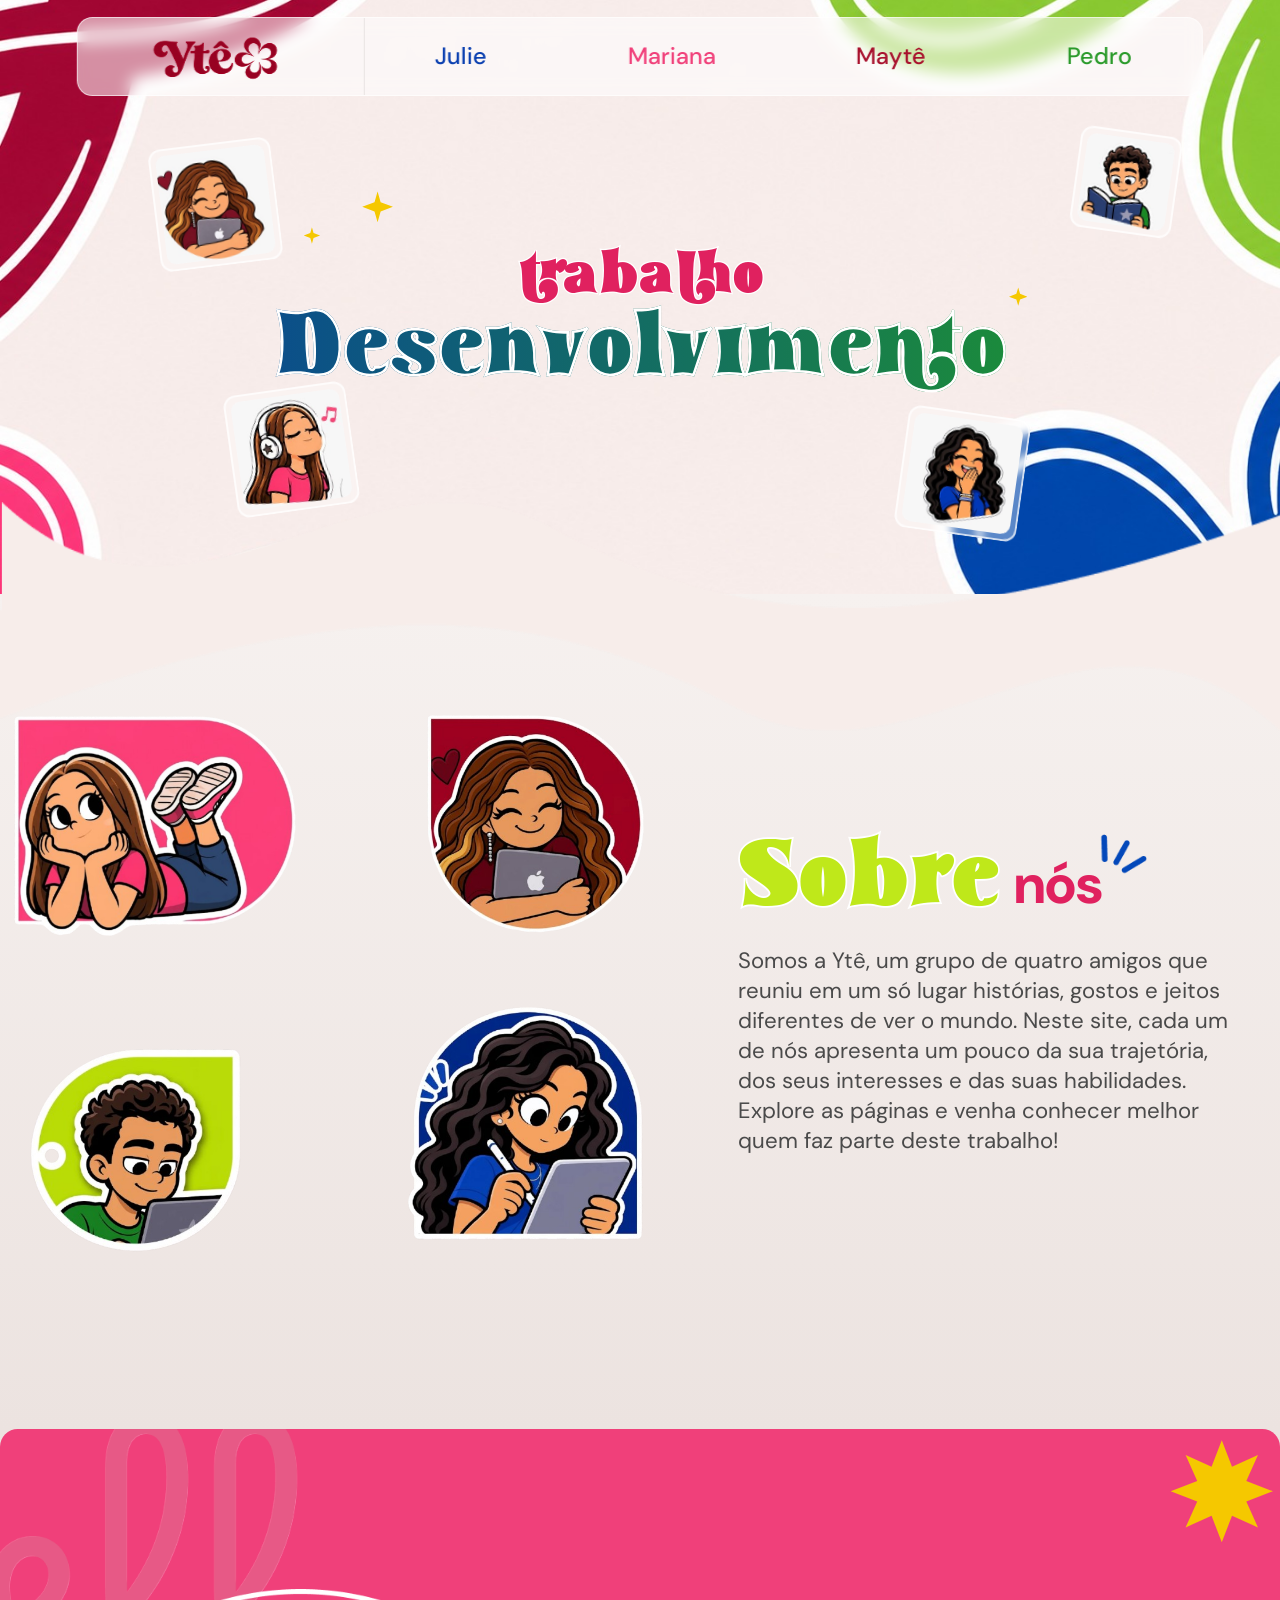
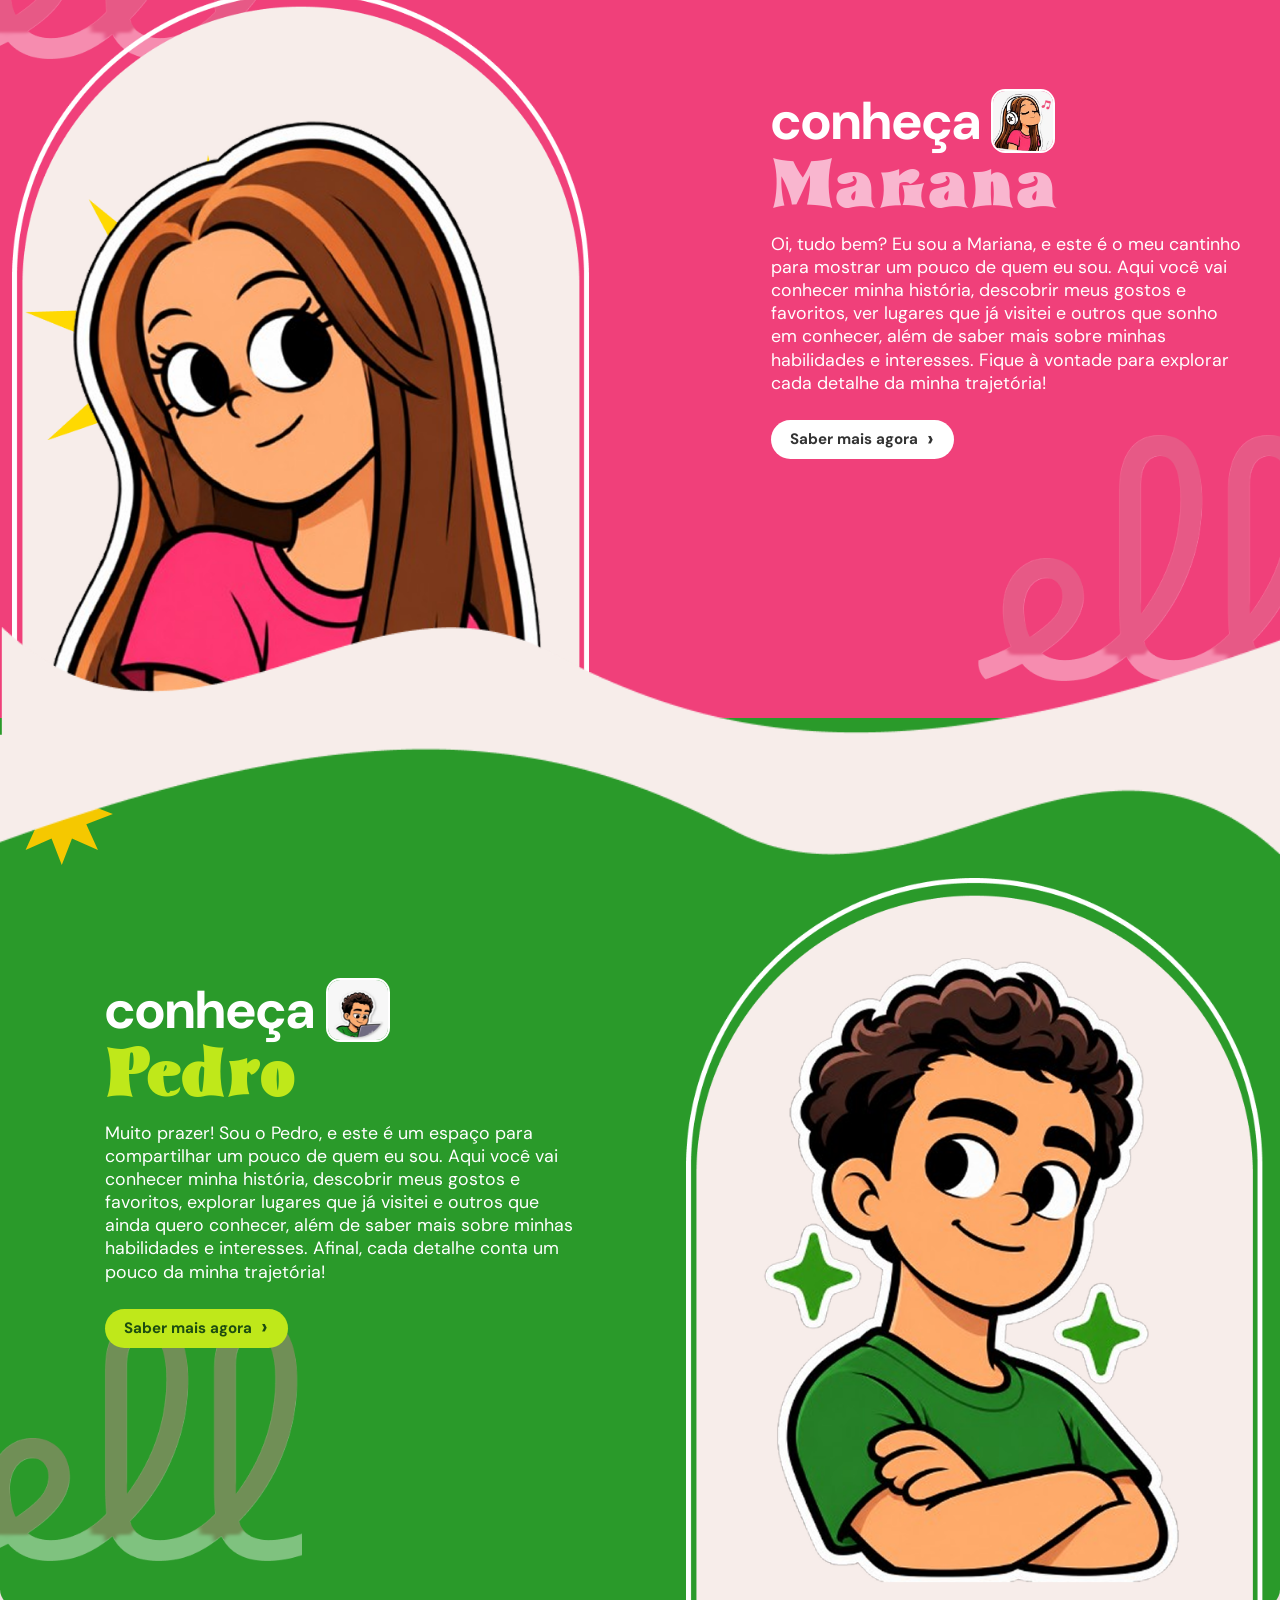
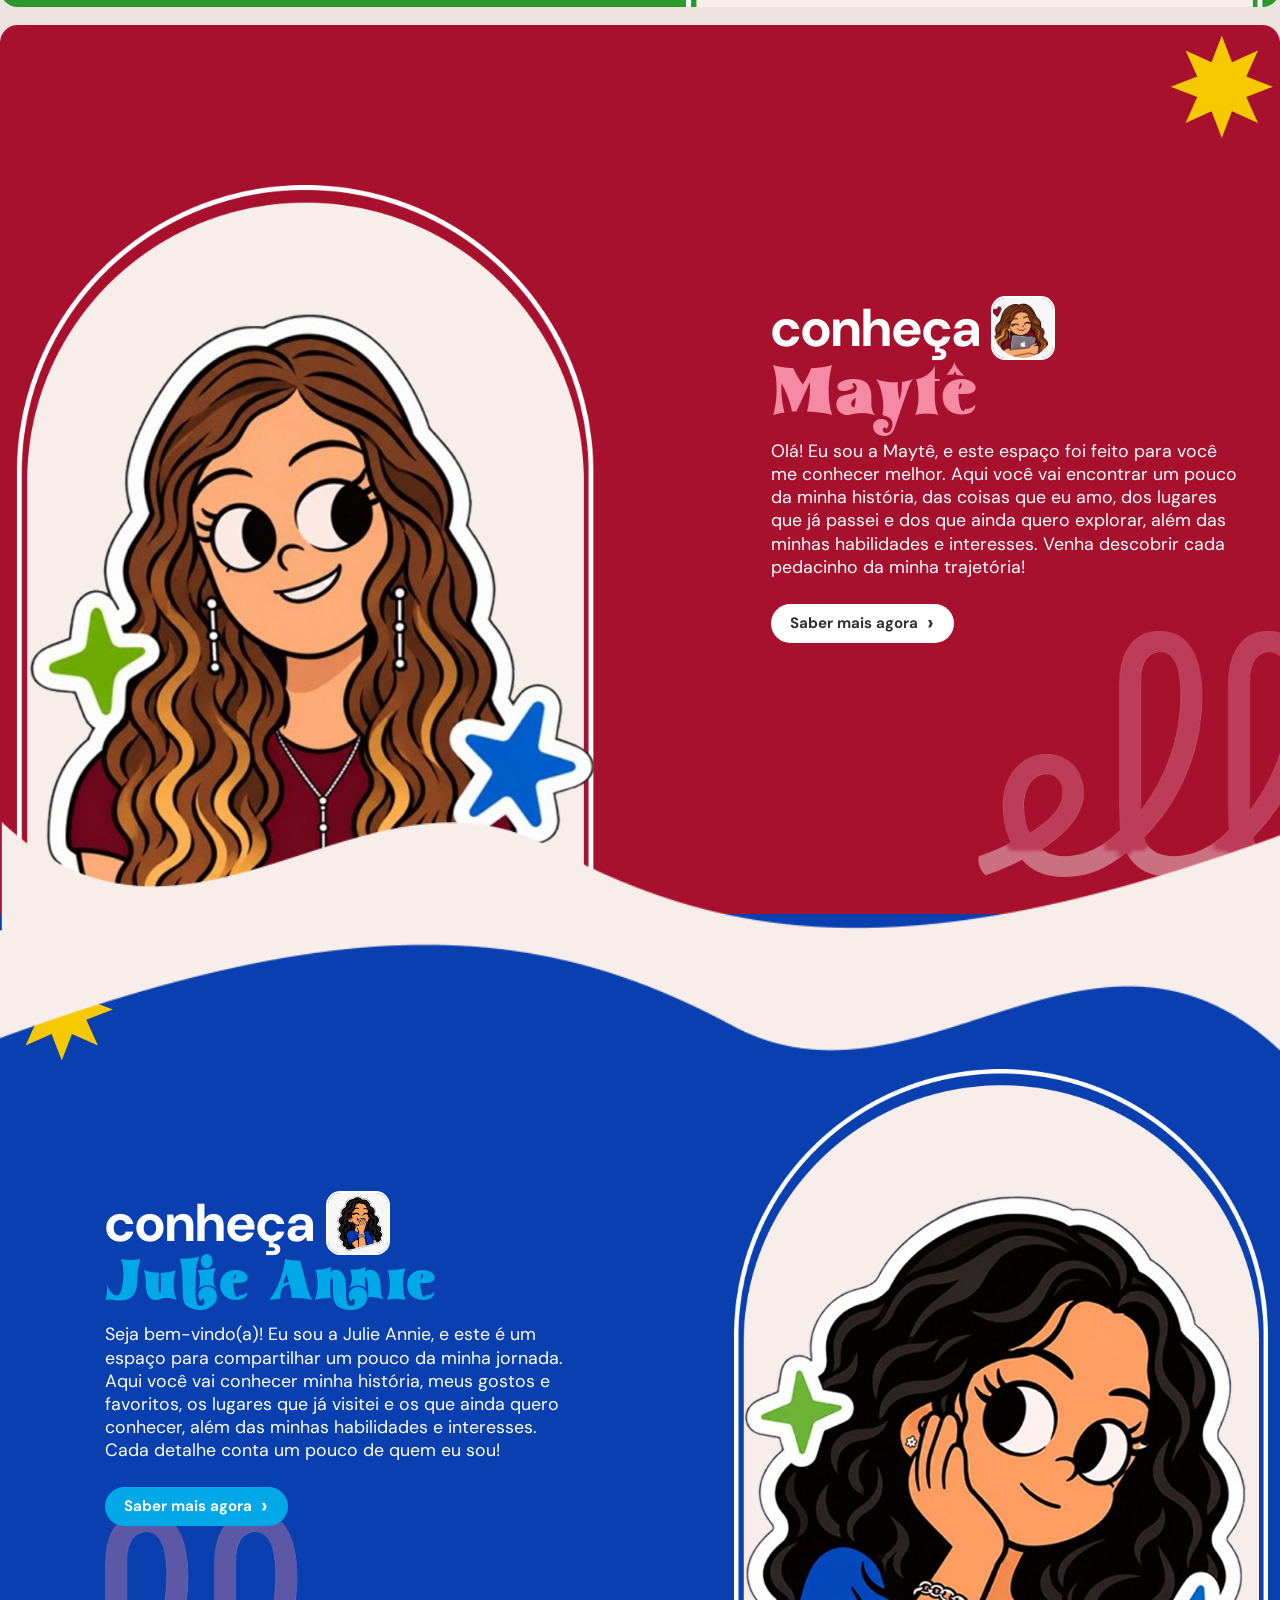
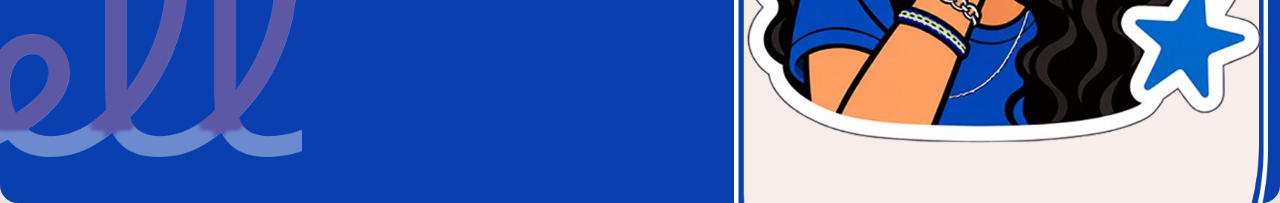
==== commit 0ba5c1cb: "fix: corrige status" ====
--- a/index.html
+++ b/index.html
@@ -1,425 +1,114 @@
 <!DOCTYPE html>
 <html lang="pt-BR">
-
 <head>
-  <meta charset="UTF-8">
-  <meta name="viewport" content="width=device-width, initial-scale=1">
-
-  <title>Julie Annie | Ytê</title>
-
-  <!-- FAVICON -->
-  <link rel="icon" type="image/png" href="assets/girl-hero.png">
-
-  <!-- FONTES -->
-  <link rel="preconnect" href="https://fonts.googleapis.com">
-  <link rel="preconnect" href="https://fonts.gstatic.com" crossorigin>
-  <link href="https://fonts.googleapis.com/css2?family=DM+Sans:wght@400;500;700&display=swap" rel="stylesheet">
-
-  <!-- CSS -->
-  <link rel="stylesheet" href="style.css">
+    <meta charset="UTF-8">
+    <meta name="viewport" content="width=device-width, initial-scale=1.0">
+    <title>Ytê | Trabalho Desenvolvimento</title>
+    <link rel="stylesheet" href="css/style.css">
 </head>
-
 <body>
 
-  <div class="page">
+<header class="header">
+    <a href="index.html" class="header__logo">
+        <img src="images-home/logo.png" alt="Ytê"> <!-- adicionar depois -->
+    </a>
+    <nav class="header__nav">
+        <a href="pages/pagina-julie.html" class="nav--julie">Julie</a>
+        <a href="pages/pagina-mariana.html" class="nav--mariana">Mariana</a>
+        <a href="pages/pagina-mayte.html" class="nav--mayte">Maytê</a>
+        <a href="pages/pagina-pedro.html" class="nav--pedro">Pedro</a>
+    </nav>
+</header>
 
-    <!-- CABEÇALHO / NAVEGAÇÃO -->
-    <header class="topbar">
-      <nav class="nav" aria-label="Integrantes">
+<main>
 
-        <a class="nav__logo" href="#julie">
-          <img src="assets/logo.png" alt="Ytê">
-        </a>
+    <!-- HERO -->
+    <section class="hero">
+        <div class="hero__card hero__card--mayte"><img src="images-home/mayte-abraçada-tablet.jpeg" alt="Maytê"></div>
+        <div class="hero__card hero__card--pedro"><img src="images-home/pedro-livro.jpeg" alt="Pedro"></div> <!-- adicionar depois -->
+        <div class="hero__card hero__card--mari"><img src="images-home/mari-fone.jpeg" alt="Mariana"></div>
+        <div class="hero__card hero__card--julie"><img src="images-home/julie-rindo.jpeg" alt="Julie"></div>
 
-        <ul class="nav__list">
-          <li><a class="nav__link nav__link--julie is-active" href="#julie" aria-current="page">Julie</a></li>
-          <li><a class="nav__link nav__link--mariana" href="#mariana">Mariana</a></li>
-          <li><a class="nav__link nav__link--mayte" href="#mayte">Maytê</a></li>
-          <li><a class="nav__link nav__link--pedro" href="#pedro">Pedro</a></li>
-        </ul>
+        <div class="hero__titulo">
+            <span class="estrela estrela--1"></span>
+            <span class="estrela estrela--2"></span>
+            <span class="estrela estrela--3"></span>
+            <h1>
+                <span class="t-trabalho">trabalho</span>
+                <span class="t-desenvolvimento">Desenvolvimento</span>
+            </h1>
+        </div>
+    </section>
 
-      </nav>
-    </header>
+    <div class="onda"></div>
 
 
-    <main id="julie">
-
-      <!-- 1. HERO -->
-      <section class="hero" aria-labelledby="hero-title">
-
-        <img class="checker" src="assets/checker.png" alt="">
-        <img class="checker2" src="assets/checker.png" alt="">
-
-        <i class="burst burst-pos"></i>
-
-        <img class="star" src="assets/star.png" alt="">
-        <img class="star2" src="assets/star.png" alt="">
-
-        <h1 id="hero-title" class="hero__title">
-          <span class="hero__first">Julie</span>
-          <span class="hero__last">Annie</span>
-        </h1>
-
-        <div class="hero__welcome-bg hero-welcome-bg"></div>
-
-        <p class="hero__welcome">
-          Bem-vindo(a) <span>à minha página!</span>
-        </p>
-
-        <div class="hero__bar hero-bar"></div>
-
-        <p class="hero__desc">
-          Uma <b>página pessoal</b> com <b>meus</b> interesses,
-          curiosidades, lugares marcantes e habilidades.
-        </p>
-
-        <img class="squiggle" src="assets/squiggle.png" alt="">
-
-        <!-- ELEMENTOS DECORATIVOS -->
-        <img class="blob" src="assets/blob.png" alt="">
-        <img class="star-big" src="assets/star-big.png" alt="">
-        <img class="window" src="assets/window.png" alt="">
-
-        <i class="spark spark-pos"></i>
-
-        <!-- NOVA PERSONAGEM -->
-        <img class="girl-hero" src="assets/girl-hero.png" alt="Personagem ilustrada de Julie">
-
-        <img class="sparkle-blue" src="assets/sparkle-blue.png" alt="">
-        <img class="swoosh" src="assets/swoosh.png" alt="">
-        <img class="picture" src="assets/picture.png" alt="">
-        <img class="clapper" src="assets/clapper.png" alt="">
-        <img class="books" src="assets/books.png" alt="">
-        <img class="headphones" src="assets/headphones.png" alt="">
-
-      </section>
-
-
-      <!-- 2. SOBRE MIM -->
-      <section id="sobre" class="about" aria-labelledby="about-title">
-
-        <svg class="wave wave--blue" viewBox="0 0 820 70" preserveAspectRatio="none" aria-hidden="true">
-          <path d="M0 44C110 8 230 62 420 36S700 8 820 36V70H0Z" fill="#0a47c4" />
-          <path d="M0 40C110 4 230 58 420 32S700 4 820 32" fill="none" stroke="#fff" stroke-width="9" />
-          <path d="M0 34C110 -2 230 52 420 26S700 -2 820 26" fill="none" stroke="#0a3fb5" stroke-width="3" />
-        </svg>
-
-        <img class="cupcake" src="assets/cupcake.png" alt="">
-
-        <a class="scroll scroll-pos" href="#sobre" aria-label="Rolar para Sobre mim">
-          <svg viewBox="0 0 24 24">
-            <path d="M5 9l7 7 7-7" fill="none" stroke="currentColor" stroke-width="3.2" stroke-linecap="round"
-              stroke-linejoin="round" />
-          </svg>
-        </a>
-
-        <span class="about__ghost" aria-hidden="true">universo</span>
-
-        <h2 id="about-title" class="title-outline">
-          <span class="t-sobre">Sobre</span>
-          <span class="t-mim">mim</span>
-        </h2>
-
-        <i class="line line-pos"></i>
-        <i class="line line-pos2"></i>
-        <i class="burst burst-pos2"></i>
-
-        <img class="polaroid-birthday" src="assets/polaroid-birthday.png"
-          alt="Julie soprando as velas do bolo de aniversário">
-        <img class="sparkle-blue2" src="assets/sparkle-blue.png" alt="">
-
-        <div class="card card-pos">
-
-          <dl class="info">
-
-            <div class="info__row">
-              <img class="candle-15" src="assets/candle-15.png" alt="">
-              <dt class="pill pill--sky pill-pos">Idade</dt>
-              <dd class="dd">15 anos</dd>
-              <img class="face-hat" src="assets/face-hat.png" alt="">
-            </div>
-
-            <hr class="info__divider">
-
-            <div class="info__row">
-              <img class="calendar" src="assets/calendar.png" alt="">
-              <dt class="pill pill--sky pill-pos2">Aniversário</dt>
-              <dd class="dd2">21 de janeiro de 2011</dd>
-            </div>
-
-          </dl>
+    <!-- SOBRE NÓS -->
+    <section class="sobre">
+        <div class="sobre__imagens">
+            <img class="sobre__img sobre__img--mari" src="images-home/mariana-sobre.png" alt="Mariana">
+            <img class="sobre__img sobre__img--mayte" src="images-home/mayte-sobre.png" alt="Maytê">
+            <img class="sobre__img sobre__img--pedro" src="images-home/pedro-sobre.png" alt="Pedro">
+            <img class="sobre__img sobre__img--julie" src="images-home/julie-sobre.png" alt="Julie">
         </div>
 
-        <ul class="chips">
-          <li class="chip chip-pos">
-            <img src="assets/icon-smile.png" alt="">
-            <span>Extrovertida</span>
-          </li>
+        <div class="sobre__texto">
+            <h2>
+                <span class="sobre__verde">Sobre</span>
+                <span class="sobre__nos">nós<img class="sobre__tira" src="images-home/tira-azul.png" alt=""></span>
+            </h2>
+            <p>Somos a Ytê, um grupo de quatro amigos que reuniu em um só lugar histórias, gostos e jeitos diferentes de ver o mundo. Neste site, cada um de nós apresenta um pouco da sua trajetória, dos seus interesses e das suas habilidades. Explore as páginas e venha conhecer melhor quem faz parte deste trabalho!</p>
+        </div>
+    </section>
 
-          <li class="chip chip--sky chip-pos2">
-            <img src="assets/icon-palette.png" alt="">
-            <span>Criativa</span>
-          </li>
+    <!-- MARIANA -->
+    <section class="perfil perfil--mariana">
+        <div class="perfil__moldura"><img src="images-home/mari-principal.png" alt="Mariana"></div>
+        <div class="perfil__texto">
+            <h3><span class="conheca">conheça</span><img class="mini" src="images-home/mari-fone.jpeg" alt=""><br><span class="nome">Mariana</span></h3>
+            <p>Oi, tudo bem? Eu sou a Mariana, e este é o meu cantinho para mostrar um pouco de quem eu sou. Aqui você vai conhecer minha história, descobrir meus gostos e favoritos, ver lugares que já visitei e outros que sonho em conhecer, além de saber mais sobre minhas habilidades e interesses. Fique à vontade para explorar cada detalhe da minha trajetória!</p>
+            <a href="pages/pagina-mariana.html" class="btn btn--branco">Saber mais agora <span>&rsaquo;</span></a>
+        </div>
+        <span class="perfil__estrela"></span>
+    </section>
 
-          <li class="chip chip-pos3">
-            <img src="assets/icon-chat.png" alt="">
-            <span>Comunicativa</span>
-          </li>
-        </ul>
+    <div class="onda"></div>
 
-      </section>
+    <!-- PEDRO -->
+    <section class="perfil perfil--pedro">
+        <div class="perfil__texto">
+            <h3><span class="conheca">conheça</span><img class="mini" src="images-home/pedro-notebook.jpeg" alt=""><br><span class="nome">Pedro</span></h3>
+            <p>Muito prazer! Sou o Pedro, e este é um espaço para compartilhar um pouco de quem eu sou. Aqui você vai conhecer minha história, descobrir meus gostos e favoritos, explorar lugares que já visitei e outros que ainda quero conhecer, além de saber mais sobre minhas habilidades e interesses. Afinal, cada detalhe conta um pouco da minha trajetória!</p>
+            <a href="pages/pagina-pedro.html" class="btn btn--lima">Saber mais agora <span>&rsaquo;</span></a>
+        </div>
+        <div class="perfil__moldura"><img src="images-home/pedro-principal.png" alt="Pedro"></div>
+        <span class="perfil__estrela"></span>
+    </section>
 
+    <!-- MAYTÊ -->
+    <section class="perfil perfil--mayte">
+        <div class="perfil__moldura"><img src="images-home/mayte-principal.png" alt="Maytê"></div>
+        <div class="perfil__texto">
+            <h3><span class="conheca">conheça</span><img class="mini" src="images-home/mayte-abraçada-tablet.jpeg" alt=""><br><span class="nome">Maytê</span></h3>
+            <p>Olá! Eu sou a Maytê, e este espaço foi feito para você me conhecer melhor. Aqui você vai encontrar um pouco da minha história, das coisas que eu amo, dos lugares que já passei e dos que ainda quero explorar, além das minhas habilidades e interesses. Venha descobrir cada pedacinho da minha trajetória!</p>
+            <a href="pages/pagina-mayte.html" class="btn btn--branco">Saber mais agora <span>&rsaquo;</span></a>
+        </div>
+        <span class="perfil__estrela"></span>
+    </section>
 
-      <!-- 3. HOBBIES -->
-      <section class="hobbies" aria-labelledby="hobbies-title">
+    <div class="onda"></div>
 
-        <svg class="wave wave--beige" viewBox="0 0 820 70" preserveAspectRatio="none" aria-hidden="true">
-          <path d="M0 40C110 4 230 58 420 32S700 4 820 32" fill="none" stroke="#0a3fb5" stroke-width="3"
-            transform="translate(0 -6)" />
-          <path d="M0 44C110 8 230 62 420 36S700 8 820 36V70H0Z" fill="#f4ebe7" />
-          <path d="M0 44C110 8 230 62 420 36S700 8 820 36" fill="none" stroke="#fff" stroke-width="9" />
-          <path d="M0 38C110 2 230 56 420 30S700 2 820 30" fill="none" stroke="#0a3fb5" stroke-width="3" />
-        </svg>
+    <!-- JULIE -->
+    <section class="perfil perfil--julie">
+        <div class="perfil__texto">
+            <h3><span class="conheca">conheça</span><img class="mini" src="images-home/julie-rindo.jpeg" alt=""><br><span class="nome">Julie Annie</span></h3>
+            <p>Seja bem-vindo(a)! Eu sou a Julie Annie, e este é um espaço para compartilhar um pouco da minha jornada. Aqui você vai conhecer minha história, meus gostos e favoritos, os lugares que já visitei e os que ainda quero conhecer, além das minhas habilidades e interesses. Cada detalhe conta um pouco de quem eu sou!</p>
+            <a href="pages/pagina-julie.html" class="btn btn--ciano">Saber mais agora <span>&rsaquo;</span></a>
+        </div>
+        <div class="perfil__moldura"><img src="images-home/julie-principal.png" alt="Julie Annie"></div>
+        <span class="perfil__estrela"></span>
+    </section>
 
-        <div class="hobbies__head">
-
-          <p class="hobbies__pre hobbies-pre">meus</p>
-
-          <i class="line line--blue line-pos3"></i>
-
-          <h2 id="hobbies-title" class="title-grad title-grad-pos">
-            Hobbies
-          </h2>
-
-          <p class="hobbies__lead hobbies-lead">
-            Coisas que eu gosto, curiosidades sobre mim e minhas músicas e livros preferidos.
-          </p>
-
-        </div>
-
-        <i class="burst burst-pos3"></i>
-
-        <img class="star3" src="assets/star.png" alt="">
-        <img class="checker3" src="assets/checker.png" alt="">
-
-        <h3 class="tab tab-pos">Arte</h3>
-
-        <img class="starry-night" src="assets/starry-night.png" alt="Noite Estrelada (referência de arte)">
-
-
-        <!-- MÚSICA -->
-        <article class="hcard hcard-pos">
-
-          <img class="musicas-title" src="assets/musicas-title.png" alt="Minhas músicas preferidas!">
-          <img class="vinyl" src="assets/vinyl.png" alt="">
-          <img class="player" src="assets/player.png" alt="">
-          <img class="checklist-music" src="assets/checklist-music.png"
-            alt="Pop, Indie, Alternativo, Trilhas de filmes">
-          <img class="vinyl-photo" src="assets/vinyl-photo.png" alt="">
-
-          <h3 class="hcard__title">Música</h3>
-
-        </article>
-
-
-        <!-- ESPORTE -->
-        <article class="hcard hcard-pos2">
-
-          <img class="handball" src="assets/handball.png" alt="">
-
-          <p class="sport sport--b sport-pos">Handebol</p>
-
-          <i class="line line--blue line-pos4"></i>
-
-          <p class="sport sport--g sport-pos2">
-            <span>Patinação</span><br>
-            <em>Artística</em>
-          </p>
-
-          <i class="line line--blue line-pos5"></i>
-
-          <img class="skate" src="assets/skate.png" alt="">
-
-          <h3 class="hcard__title">Esporte</h3>
-
-        </article>
-
-
-        <!-- FILMES -->
-        <article class="hcard hcard-pos3">
-
-          <img class="checklist-film" src="assets/checklist-film.png" alt="Fantasia, Aventura, Drama, Animação">
-          <img class="popcorn" src="assets/popcorn.png" alt="">
-          <img class="horse" src="assets/horse.png" alt="">
-          <img class="star4" src="assets/star.png" alt="">
-
-          <h3 class="hcard__title">Filme</h3>
-
-        </article>
-
-        <img class="girl-leaning" src="assets/girl-leaning.png" alt="Julie apoiada nos braços, olhando para o lado">
-
-      </section>
-
-
-      <!-- 4. VIAGENS -->
-      <section class="trips" aria-labelledby="trips-title">
-
-        <img class="wave-audio" src="assets/waveform.svg" alt="" aria-hidden="true">
-        <img class="map" src="assets/map.png" alt="">
-
-        <i class="burst burst--g burst-pos4"></i>
-
-        <h2 id="trips-title" class="title-teal title-teal-pos">
-          Viagens
-        </h2>
-
-        <img class="plane" src="assets/plane.png" alt="">
-
-
-        <!-- DESTINOS QUE JÁ VISITEI -->
-        <article class="tcard tcard-pos">
-
-          <h3 class="tcard__tag tcard-tag">Que já fiz</h3>
-
-          <img class="travel-polaroids" src="assets/travel-polaroids.png" alt="Fotos de Orlando, Maceió e Penha">
-
-          <ul class="places">
-
-            <li class="li">
-              <a href="https://www.visitorlando.com/" target="_blank" rel="noopener noreferrer">
-                <span>Orlando, EUA</span>
-              </a>
-              2016
-            </li>
-
-            <li class="li2">
-              <a href="https://www.visitbrasil.com/" target="_blank" rel="noopener noreferrer">
-                <span>Maceió, BRA</span>
-              </a>
-              2019
-            </li>
-
-            <li class="li3">
-              <a href="https://www.visitepenha.com.br/" target="_blank" rel="noopener noreferrer">
-                <span>Penha, BRA</span>
-              </a>
-              2023
-            </li>
-
-          </ul>
-
-          <i class="line line--blue line-pos6"></i>
-          <i class="line line--blue line-pos7"></i>
-          <i class="line line--blue line-pos8"></i>
-
-        </article>
-
-
-        <!-- DESTINOS QUE QUERO CONHECER -->
-        <article class="tcard tcard-pos2">
-
-          <h3 class="tcard__tag tcard-tag2">Que quero fazer</h3>
-
-          <ul class="places">
-
-            <li class="li4">
-              <a href="https://www.southafrica.net/" target="_blank" rel="noopener noreferrer">
-                <span>Joanesburgo, África do Sul</span>
-              </a>
-            </li>
-
-            <li class="li5">
-              <a href="https://www.west.is/en/moya/toy/index/municipality/borgarnes" target="_blank"
-                rel="noopener noreferrer">
-                <span>Borgarnes, Islândia</span>
-              </a>
-            </li>
-
-            <li class="li6">
-              <a href="https://www.visitgreece.gr/en/islands/Cyclades/santorini" target="_blank"
-                rel="noopener noreferrer">
-                <span>Santorini, Grécia</span>
-              </a>
-            </li>
-
-          </ul>
-
-          <i class="line line--blue line-pos9"></i>
-          <i class="line line--blue line-pos10"></i>
-          <i class="line line--blue line-pos11"></i>
-
-          <img class="africa-do-sul" src="assets/africa-do-sul.png" alt="Safári na África do Sul">
-
-          <img class="borgarnes" src="assets/borgarnes.png" alt="Aurora boreal em Borgarnes, Islândia">
-
-          <img class="santorini-polaroid" src="assets/santorini-polaroid.png" alt="Cúpulas azuis de Santorini, Grécia">
-
-        </article>
-
-
-        <!-- ELEMENTOS DECORATIVOS -->
-        <img class="globe" src="assets/globe.png" alt="">
-
-        <img class="traveler" src="assets/traveler.png" alt="Ilustração de Julie viajante com câmera e mochila">
-
-        <img class="stamps-a" src="assets/stamps-a.png" alt="">
-
-        <img class="suitcase" src="assets/suitcase.png" alt="">
-
-        <img class="stamps-b" src="assets/stamps-b.png" alt="">
-
-      </section>
-
-
-      <!-- 5. HABILIDADES -->
-      <section class="skills" aria-labelledby="skills-title">
-
-        <div class="skills__head skills-head">
-
-          <h2 id="skills-title" class="title-grad">
-            Habilidades
-          </h2>
-
-          <i class="line line--blue skills__rule"></i>
-
-          <img class="skills__star" src="assets/star.png" alt="">
-
-        </div>
-
-        <p class="skills__tag skills-tag">técnicas</p>
-
-        <img class="laptop" src="assets/laptop.png" alt="">
-
-        <img class="squiggle2" src="assets/squiggle.png" alt="">
-
-        <i class="burst burst--g burst-pos5"></i>
-
-        <div class="win win-pos" aria-hidden="true">
-
-          <span class="win__dot win__dot--w"></span>
-          <span class="win__dot win__dot--g"></span>
-          <span class="win__dot win__dot--y"></span>
-
-          <span class="win__min"></span>
-          <span class="win__max"></span>
-          <span class="win__close"></span>
-
-        </div>
-
-        <img class="tech-logos" src="assets/tech-logos.png"
-          alt="CSS, Python, PostgreSQL, Java, VS Code, Figma, HTML e Alight Motion">
-
-        <img class="girl-headphones" src="assets/girl-headphones.png" alt="Julie de fones de ouvido azuis">
-
-        <img class="checker4" src="assets/checker.png" alt="">
-
-      </section>
-
-    </main>
-
-  </div>
-
+</main>
 </body>
-
 </html>
--- a/css/style.css
+++ b/css/style.css
@@ -0,0 +1,429 @@
+@charset "UTF-8";
+
+@import url('https://fonts.googleapis.com/css2?family=DM+Sans:ital,opsz,wght@0,9..40,100..1000;1,9..40,100..1000&display=swap');
+
+@font-face {
+    font-family: 'tommy';
+    src: url("../fonts/tommy-font/tommy-font.ttf") format('truetype');
+    font-weight: 400;
+    font-style: normal;
+}
+
+@font-face {
+    font-family: 'tommy';
+    src: url("../fonts/tommy-font/tommy-font-bold.ttf") format('truetype');
+    font-weight: 700;
+    font-style: normal;
+}
+
+:root{
+    --fonte-1: 'tommy', serif;
+    --fonte-2: 'DM Sans', sans-serif;
+
+    /* unidade base: 0.8% da largura da tela, no máximo 12px */
+    --u: min(0.8vw, 12px);
+
+    /* unidade dos perfis: 1px do Figma (1440px de largura) */
+    --W: min(100vw, 1440px);
+    --p: calc(var(--W) / 1440);
+
+    --rosa: #f0407a;
+    --rosa-escuro: #e0215f;
+    --verde: #2a9a2a;
+    --lima: #bfe81a;
+    --vermelho: #a8112d;
+    --azul: #0a3fb0;
+    --ciano: #00a8e8;
+    --creme: #ece3e0;
+    --amarelo: #f5c800;
+}
+
+*{ margin: 0; padding: 0; box-sizing: border-box; }
+html{ scroll-behavior: smooth; }
+body{
+    font-family: var(--fonte-2);
+    background: var(--creme);
+    color: #fff;
+    overflow-x: hidden;
+}
+main{ overflow: hidden; }
+h1{ font-family: var(--fonte-1); font-weight: 400; }
+h2, h3{ font-weight: 400; }
+img{ display: block; max-width: 100%; }
+a{ text-decoration: none; }
+
+/* ===== ESTRELAS ===== */
+.estrela{
+    position: absolute;
+    width: calc(var(--u) * 3);
+    height: calc(var(--u) * 3);
+    background: var(--amarelo);
+    clip-path: polygon(50% 0, 60% 35%, 100% 50%, 60% 65%, 50% 100%, 40% 65%, 0 50%, 40% 35%);
+}
+.perfil__estrela{
+    position: absolute;
+    z-index: 2;
+    top: calc(var(--p) * 12);
+    right: calc(var(--p) * 8);
+    width: calc(var(--p) * 115);
+    height: calc(var(--p) * 115);
+    background: var(--amarelo);
+    clip-path: polygon(100% 50%, 74% 60%, 85.4% 85.4%, 60% 74%, 50% 100%, 40% 74%, 14.6% 85.4%, 26% 60%, 0 50%, 26% 40%, 14.6% 14.6%, 40% 26%, 50% 0, 60% 26%, 85.4% 14.6%, 74% 40%);
+}
+
+/* ===== HEADER ===== */
+.header{
+    --h: min(88vw, 1200px);
+    position: fixed;
+    top: calc(var(--h) * .015);
+    left: 50%;
+    transform: translateX(-50%);
+    width: var(--h);
+    height: calc(var(--h) * .07);
+    z-index: 100;
+    display: flex;
+    align-items: stretch;
+    background: rgba(255, 255, 255, .55);
+    border: 1px solid rgba(255, 255, 255, .6);
+    backdrop-filter: blur(8px);
+    border-radius: calc(var(--h) * .014);
+}
+
+/* logo centralizada na área da esquerda, com a linha divisória */
+.header__logo{
+    flex: 0 0 25.5%;
+    display: flex;
+    align-items: center;
+    justify-content: center;
+    background: none;
+    padding: 0;
+    border-right: 1px solid rgba(0, 0, 0, .08);
+}
+.header__logo img{
+    width: calc(var(--h) * .13);
+    height: auto;
+}
+
+/* links espalhados igualmente */
+.header__nav{
+    flex: 1;
+    display: flex;
+    align-items: center;
+    justify-content: space-around;
+    gap: 0;
+    font-size: calc(var(--h) * .021);
+    font-weight: 500;
+}
+.header__nav a{
+    padding: .25em .6em;
+    border-radius: .35em;
+    transition: background .2s, color .2s;
+}
+.header__nav a:hover{ color: #fff; }
+.nav--julie{ color: var(--azul); }
+.nav--mariana{ color: var(--rosa); }
+.nav--mayte{ color: var(--vermelho); }
+.nav--pedro{ color: var(--verde); }
+.nav--julie:hover{ background: var(--azul); }
+.nav--mariana:hover{ background: var(--rosa); }
+.nav--mayte:hover{ background: var(--vermelho); }
+.nav--pedro:hover{ background: var(--verde); }
+
+/* ===== HERO ===== */
+.hero{
+    position: relative;
+    min-height: calc(var(--u) * 58);
+    display: flex;
+    align-items: center;
+    justify-content: center;
+    overflow: hidden;
+    background: var(--creme) url("../images-home/fundo-primeira-pagina.jpeg") center / cover no-repeat;
+}
+.hero__titulo{ position: relative; z-index: 2; text-align: center; padding-top: calc(var(--u) * 4); }
+.hero h1{ display: flex; flex-direction: column; line-height: 1; }
+.t-trabalho{
+    font-size: calc(var(--u) * 6);
+    font-weight: 700;
+    color: var(--rosa-escuro);
+    -webkit-text-stroke: calc(var(--u) * .25) #fff;
+    paint-order: stroke fill;
+    margin-bottom: calc(var(--u) * -.4);
+}
+.t-desenvolvimento{
+    font-size: calc(var(--u) * 9);
+    font-weight: 700;
+    background: linear-gradient(90deg, #0b4f8a, #1b8a3c);
+    -webkit-background-clip: text;
+    background-clip: text;
+    color: transparent;
+    -webkit-text-stroke: calc(var(--u) * .25) #fff;
+    paint-order: stroke fill;
+}
+.estrela--1{ top: calc(var(--u) * -1); left: 12%; }
+.estrela--2{ top: calc(var(--u) * 2.5); left: 4%; width: calc(var(--u) * 1.6); height: calc(var(--u) * 1.6); }
+.estrela--3{ top: 45%; right: -3%; width: calc(var(--u) * 1.8); height: calc(var(--u) * 1.8); }
+
+.hero__card{
+    position: absolute;
+    z-index: 3;
+    width: calc(var(--u) * 12);
+    height: calc(var(--u) * 12);
+    padding: calc(var(--u) * .5);
+    background: rgba(255, 255, 255, .35);
+    border: 2px solid rgba(255, 255, 255, .7);
+    border-radius: calc(var(--u) * 1.2);
+    backdrop-filter: blur(4px);
+}
+.hero__card img{ width: 100%; height: 100%; object-fit: cover; border-radius: calc(var(--u) * .9); }
+.hero__card--mayte{ top: 24%; left: 12%; transform: rotate(-7deg); }
+.hero__card--pedro{ top: 22%; right: 8%; transform: rotate(8deg); width: calc(var(--u) * 10); height: calc(var(--u) * 10); }
+.hero__card--mari{ bottom: 14%; left: 18%; transform: rotate(-8deg); }
+.hero__card--julie{ bottom: 10%; right: 20%; transform: rotate(8deg); }
+
+/* ===== SOBRE NÓS ===== */
+.sobre{
+    --lado: max(0px, calc((100% - var(--W)) / 2));
+    position: relative;
+    height: calc(var(--p) * 940);
+    overflow: hidden;
+    background: linear-gradient(180deg, #f6f1ef, var(--creme));
+}
+
+/* as imagens já vêm com a forma colorida, então são só posicionadas */
+.sobre__imagens{ position: absolute; inset: 0; }
+.sobre__img{ position: absolute; height: auto; max-width: none; }
+.sobre__img--mari{  left: var(--lado);                         top: calc(var(--p) * 129); width: calc(var(--p) * 350); }
+.sobre__img--mayte{ left: calc(var(--lado) + var(--p) * 405);  top: calc(var(--p) * 129); width: calc(var(--p) * 380); }
+.sobre__img--pedro{ left: calc(var(--lado) + var(--p) * -39);  top: calc(var(--p) * 482); width: calc(var(--p) * 400); }
+.sobre__img--julie{ left: calc(var(--lado) + var(--p) * 396);  top: calc(var(--p) * 457); width: calc(var(--p) * 400); }
+
+.sobre__texto{
+    position: absolute;
+    top: 50%;
+    left: calc(var(--lado) + var(--p) * 830);
+    transform: translateY(-50%);
+    width: calc(var(--p) * 560);
+    color: #4a4a4a;
+}
+.sobre h2{ display: flex; align-items: flex-end; line-height: 1; margin-bottom: calc(var(--p) * 26); }
+.sobre__verde{
+    font-family: var(--fonte-1);
+    font-weight: 700;
+    font-size: calc(var(--p) * 108);
+    color: var(--lima);
+    -webkit-text-stroke: calc(var(--p) * 4) #fff;
+    paint-order: stroke fill;
+}
+.sobre__nos{
+    position: relative;
+    margin: 0 0 calc(var(--p) * 12) calc(var(--p) * 18);
+    font-family: var(--fonte-2);
+    font-weight: 800;
+    font-size: calc(var(--p) * 62);
+    color: var(--rosa-escuro);
+}
+.sobre__tira{
+    position: absolute;
+    top: calc(var(--p) * -34);
+    right: calc(var(--p) * -50);
+    width: calc(var(--p) * 56);
+    height: auto;
+}
+.sobre p{
+    font-size: calc(var(--p) * 25);
+    line-height: 1.35;
+    margin-bottom: calc(var(--p) * 46);
+}
+.sobre .btn--sobre{
+    background: linear-gradient(90deg, #e0215f, #c4155a);
+    color: #fff;
+    font-size: calc(var(--p) * 24);
+    padding: calc(var(--p) * 16) calc(var(--p) * 34);
+    gap: calc(var(--p) * 16);
+}
+.sobre .btn--sobre span{ font-size: calc(var(--p) * 32); }
+
+/* ===== BOTÕES ===== */
+.btn{
+    display: inline-flex;
+    align-items: center;
+    gap: calc(var(--u) * .8);
+    padding: calc(var(--u) * .7) calc(var(--u) * 1.6);
+    border-radius: 999px;
+    font-family: var(--fonte-2);
+    font-size: calc(var(--u) * 1.1);
+    font-weight: 700;
+    transition: transform .2s, filter .2s;
+}
+.btn:hover{ transform: scale(1.05); filter: brightness(1.05); }
+.btn span{ font-size: calc(var(--u) * 1.5); line-height: 1; }
+.btn--rosa{ background: var(--rosa-escuro); color: #fff; }
+.btn--branco{ background: #fff; color: #333; }
+.btn--lima{ background: var(--lima); color: #1d4d10; }
+.btn--ciano{ background: var(--ciano); color: #fff; }
+
+/* ===== PERFIS ===== */
+.perfil{
+    --lado: max(0px, calc((100% - var(--W)) / 2));
+    position: relative;
+    display: flex;
+    align-items: flex-end;
+    justify-content: space-between;
+    height: calc(var(--p) * 1000);
+    padding-left: calc(var(--lado) + var(--p) * 14);
+    padding-right: calc(var(--lado) + var(--p) * 37);
+    overflow: hidden;
+}
+.perfil--pedro, .perfil--julie{
+    padding-left: calc(var(--lado) + var(--p) * 118);
+    padding-right: calc(var(--lado) + var(--p) * 14);
+}
+
+.perfil--mariana{ background: var(--rosa);     --cor-nome: #f9b6cf; border-radius: calc(var(--p) * 20) calc(var(--p) * 20) 0 0; }
+.perfil--pedro{   background: var(--verde);    --cor-nome: var(--lima); border-radius: 0 0 calc(var(--p) * 20) calc(var(--p) * 20); margin-bottom: calc(var(--p) * 20); }
+.perfil--mayte{   background: var(--vermelho); --cor-nome: #f58aa4; border-radius: calc(var(--p) * 20) calc(var(--p) * 20) 0 0; }
+.perfil--julie{   background: var(--azul);     --cor-nome: var(--ciano); border-radius: 0 0 calc(var(--p) * 20) calc(var(--p) * 20); }
+
+/* linhas decorativas nas pontas */
+.perfil::before, .perfil::after{
+    content: "";
+    display: none;
+    position: absolute;
+    z-index: 1;
+    width: calc(var(--p) * 380);
+    height: calc(var(--p) * 380);
+    background: url("../images-home/linhas.png") no-repeat center / contain;
+    opacity: .4;
+    pointer-events: none;
+}
+.perfil--mariana::before{ display: block; top: calc(var(--p) * -70); left: calc(var(--p) * -40); }
+.perfil--mariana::after, .perfil--mayte::after{ display: block; right: calc(var(--p) * -40); bottom: calc(var(--p) * -10); }
+.perfil--pedro::after, .perfil--julie::after{ display: block; left: calc(var(--p) * -40); bottom: 0; }
+
+.perfil--pedro .perfil__estrela, .perfil--julie .perfil__estrela{
+    right: auto;
+    left: calc(var(--p) * 12);
+    top: calc(var(--p) * 50);
+}
+
+/* imagem do personagem: o arco já vem nela.
+   A parte de baixo (arredondada) é empurrada para fora da seção. */
+.perfil__moldura{
+    position: relative;
+    z-index: 2;
+    flex: 0 0 auto;
+    align-self: flex-end;
+    height: calc(var(--p) * 1150);
+    margin-bottom: calc(var(--p) * -330);
+    line-height: 0;
+}
+.perfil__moldura img{
+    height: 100%;
+    width: auto;
+    max-width: none;
+}
+
+.perfil--julie .perfil__moldura{
+    width: calc(var(--p) * 600);
+    height: auto;
+    margin-bottom: 0;
+}
+.perfil--julie .perfil__moldura img{
+    width: 100%;
+    height: auto;
+}
+
+/* texto */
+.perfil__texto{
+    position: relative;
+    z-index: 2;
+    align-self: center;
+    width: calc(var(--p) * 536);
+}
+.perfil h3{ line-height: .9; margin-bottom: calc(var(--p) * 18); }
+.conheca{
+    font-family: var(--fonte-2);
+    font-weight: 700;
+    font-size: calc(var(--p) * 60);
+    color: #fff;
+    vertical-align: middle;
+}
+.mini{
+    display: inline-block;
+    width: calc(var(--p) * 72);
+    height: calc(var(--p) * 72);
+    object-fit: cover;
+    border: calc(var(--p) * 3) solid #fff;
+    border-radius: calc(var(--p) * 16);
+    vertical-align: middle;
+    margin-left: calc(var(--p) * 12);
+}
+.nome{
+    font-family: var(--fonte-1);
+    font-weight: 700;
+    font-size: calc(var(--p) * 80);
+    color: var(--cor-nome);
+    white-space: nowrap;
+}
+.perfil--julie .nome{ font-size: calc(var(--p) * 66); }
+.perfil p{
+    font-size: calc(var(--p) * 20);
+    line-height: 1.3;
+    margin-bottom: calc(var(--p) * 28);
+}
+.perfil .btn{
+    font-size: calc(var(--p) * 17);
+    padding: calc(var(--p) * 10) calc(var(--p) * 22);
+    gap: calc(var(--p) * 10);
+}
+.perfil .btn span{ font-size: calc(var(--p) * 24); }
+
+/* ===== ONDULAÇÃO (só entre Mariana/Pedro e Maytê/Julie) ===== */
+.onda{
+    position: relative;
+    z-index: 5;
+    height: calc(var(--p) * 257);
+    margin: calc(var(--p) * -103) 0 calc(var(--p) * -154);
+    background: url("../images-home/ondulacao.png") center / 100% 100% no-repeat;
+    pointer-events: none;
+}
+
+/* ===== RESPONSIVO ===== */
+@media (max-width: 900px){
+    :root{ --u: 2.4vw; }
+    .header{ --h: 94vw; height: 14vw; }
+    .header__logo{ flex-basis: 24%; }
+    .header__nav{ font-size: 3.2vw; }
+    .hero__card{ width: calc(var(--u) * 10); height: calc(var(--u) * 10); }
+    .hero__card--pedro{ width: calc(var(--u) * 8); height: calc(var(--u) * 8); }
+    .t-trabalho{ font-size: 9vw; }
+    .t-desenvolvimento{ font-size: 12vw; }
+    .sobre{ height: auto; padding: 14vw 7vw; text-align: center; }
+    .sobre__imagens{ position: static; display: grid; grid-template-columns: 1fr 1fr; gap: 4vw; margin-bottom: 8vw; }
+    .sobre__img{ position: static; width: 100%; }
+    .sobre__texto{ position: static; transform: none; width: 100%; }
+    .sobre h2{ justify-content: center; }
+    .sobre__verde{ font-size: 18vw; }
+    .sobre__nos{ font-size: 10vw; }
+    .sobre__tira{ width: 9vw; top: -5vw; right: -8vw; }
+    .sobre p{ font-size: 4vw; }
+    .sobre .btn--sobre{ font-size: 3.8vw; padding: 3vw 7vw; }
+    .perfil, .perfil--pedro, .perfil--julie{
+        flex-direction: column;
+        align-items: stretch;
+        height: auto;
+        padding: 16vw 7vw 0;
+        gap: 6vw;
+    }
+    .perfil__texto{ order: 1; width: 100%; align-self: auto; }
+    .perfil__moldura{ order: 2; align-self: center; height: 125vw; margin-bottom: -33vw; }
+    .perfil--julie .perfil__moldura{ width: 86vw; height: auto; margin-bottom: 0; }
+    .conheca{ font-size: 9vw; }
+    .mini{ width: 11vw; height: 11vw; border-radius: 2.5vw; }
+    .nome{ font-size: 14vw; }
+    .perfil--julie .nome{ font-size: 11vw; }
+    .perfil p{ font-size: 3.8vw; margin-bottom: 5vw; }
+    .perfil .btn{ font-size: 3.4vw; padding: 2vw 5vw; }
+    .perfil__estrela{ width: 14vw; height: 14vw; }
+    .onda{ height: 40vw; margin: -16vw 0 -24vw; }
+}
